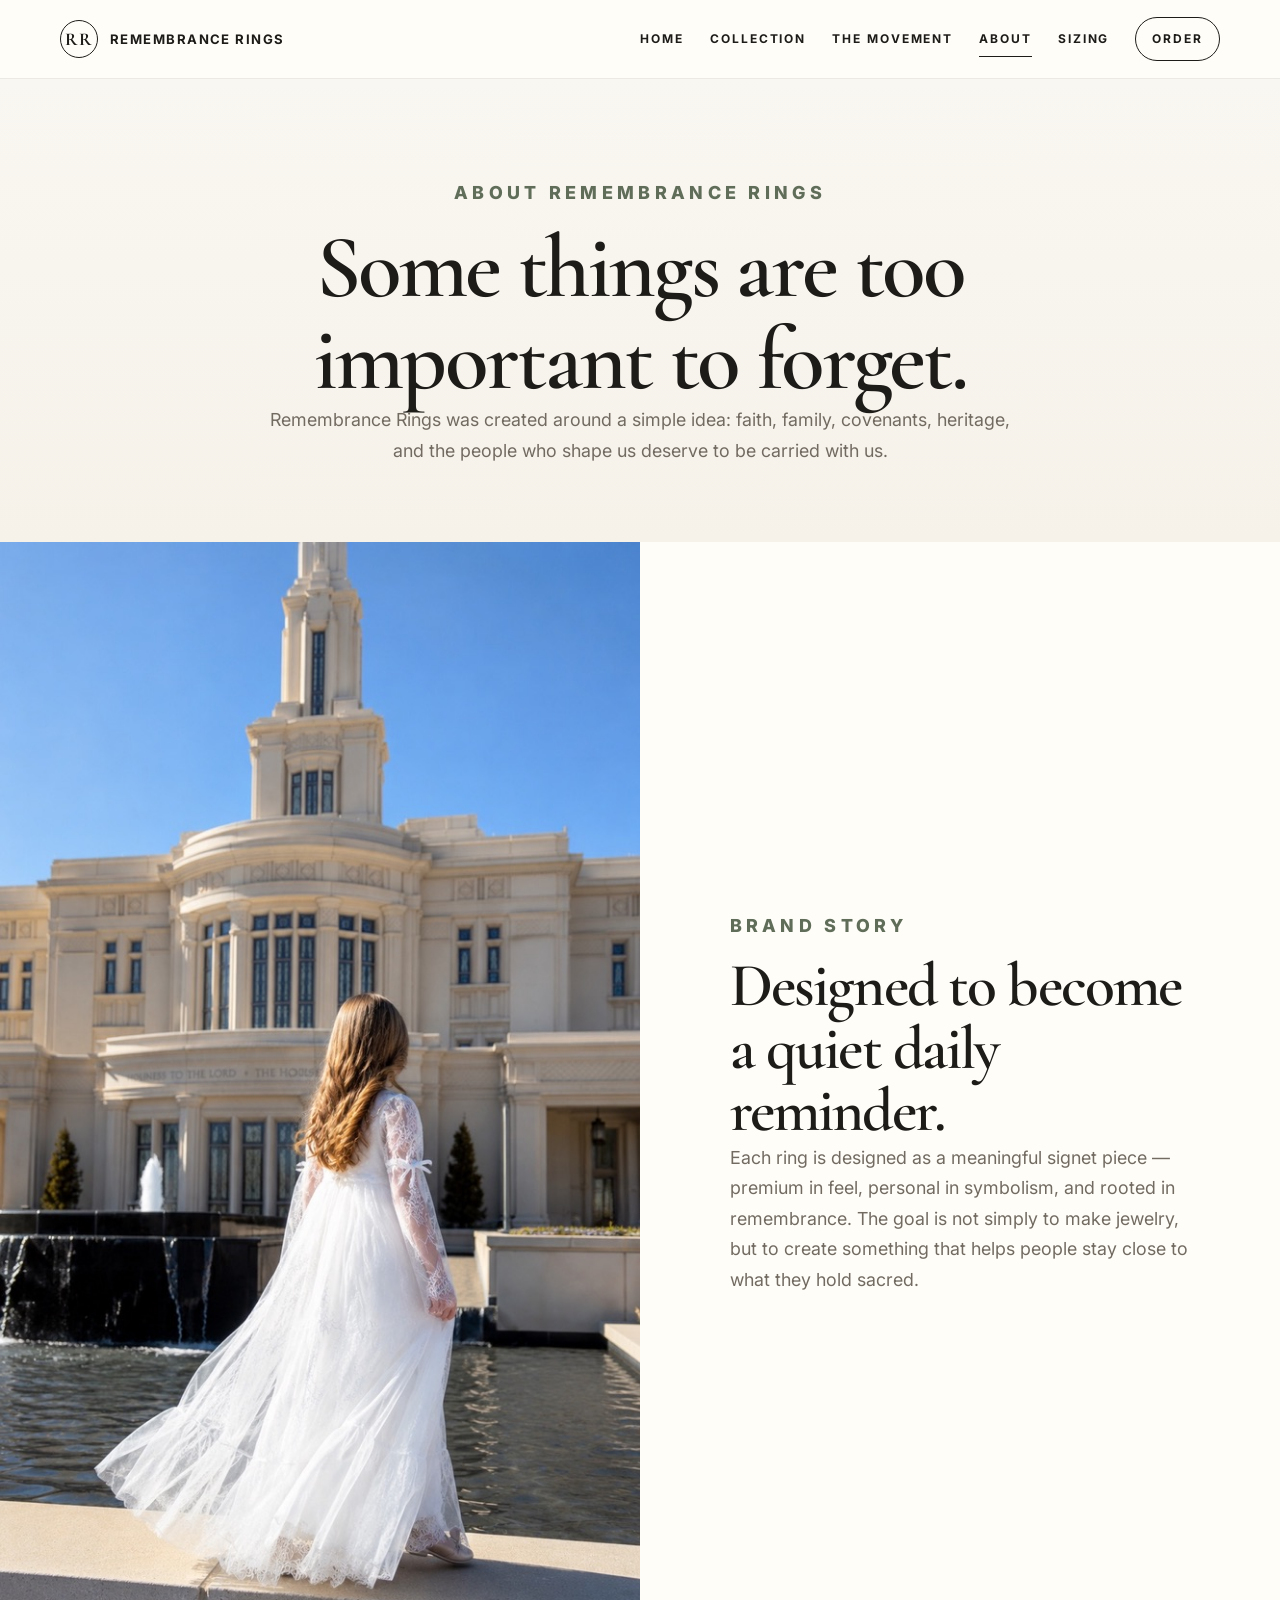
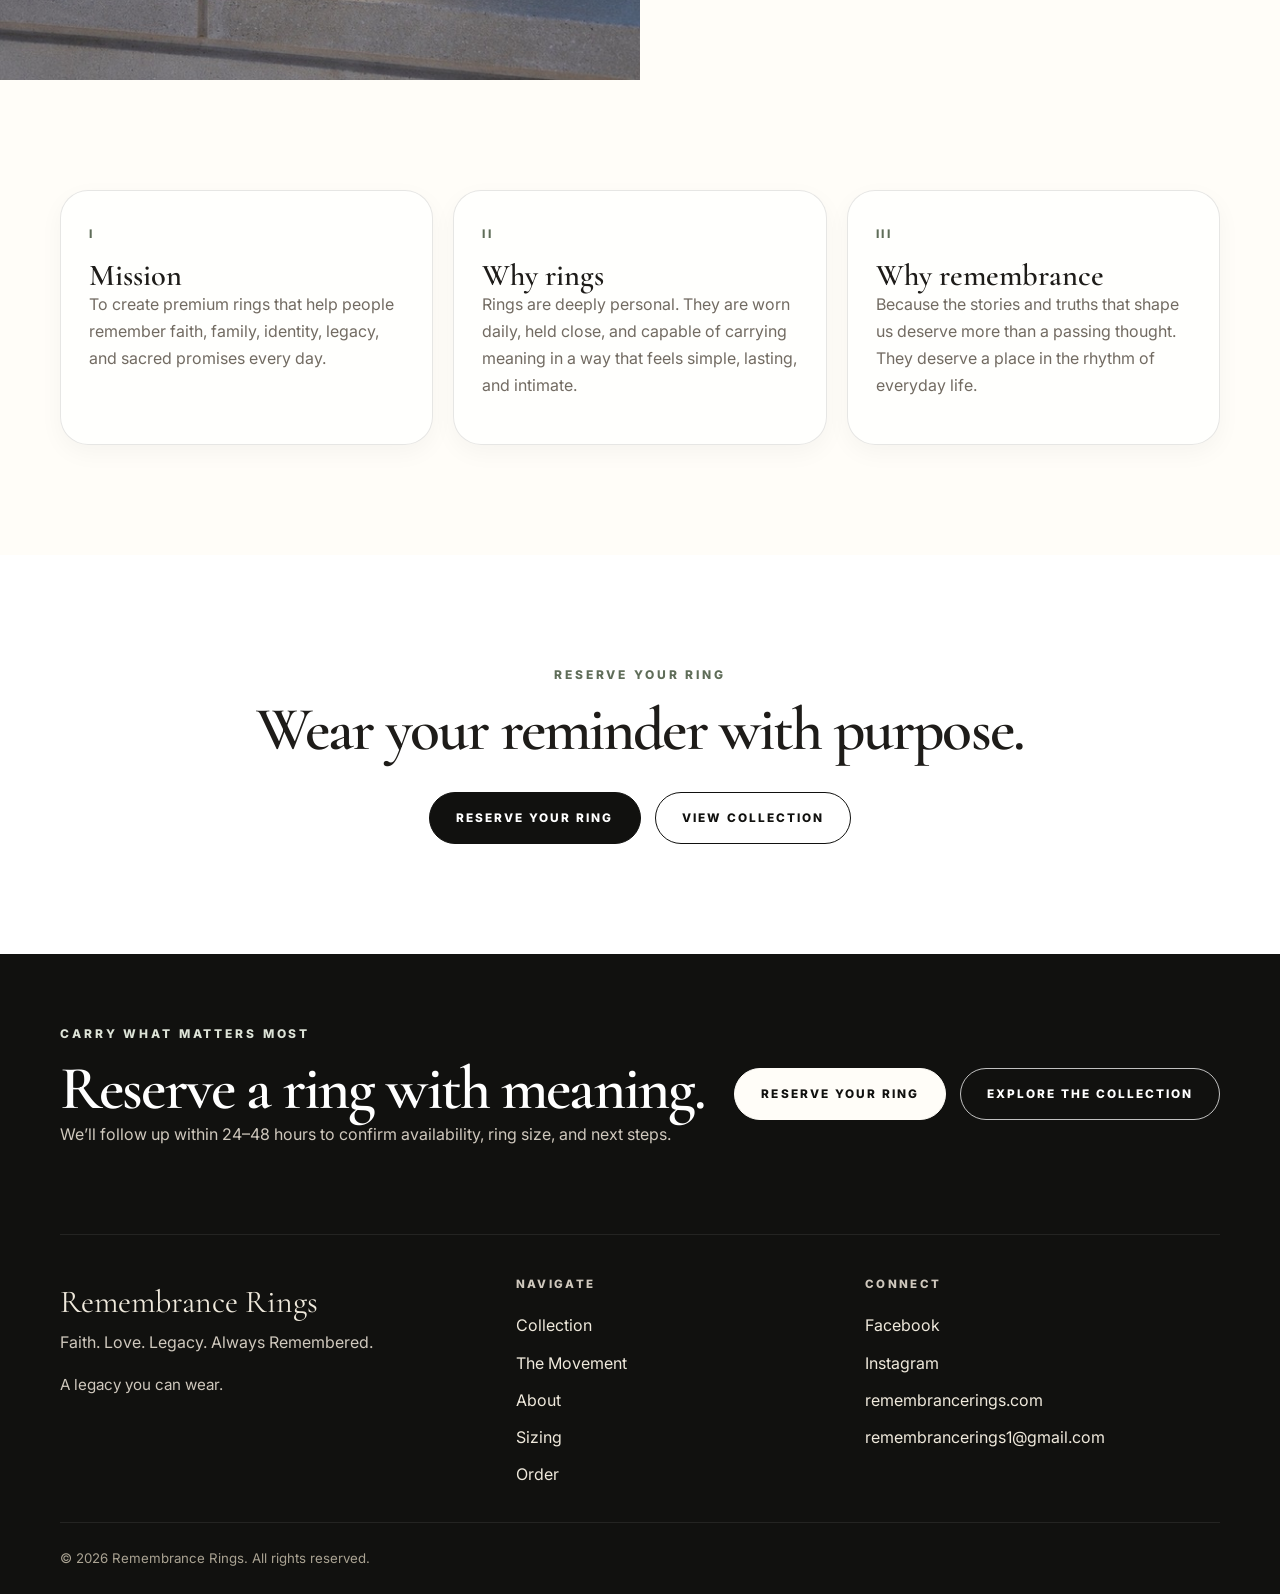
==== about.html @ 4d96be66 "Launch premium Remembrance Rings website" ====
<!DOCTYPE html>
<html lang="en">
<head>
  <meta charset="UTF-8">
  <meta name="viewport" content="width=device-width, initial-scale=1.0">
  <title>About | Remembrance Rings</title>
  <meta name="description" content="Learn about the story, mission, and meaning behind Remembrance Rings.">
  <meta name="theme-color" content="#11110f">
  <link rel="canonical" href="https://remembrancerings.com/about.html">
  <meta property="og:title" content="About | Remembrance Rings">
  <meta property="og:description" content="Learn about the story, mission, and meaning behind Remembrance Rings.">
  <meta property="og:image" content="https://remembrancerings.com/assets/photos/social-preview/remembrance-rings-preview.jpg">
  <meta property="og:url" content="https://remembrancerings.com/about.html">
  <meta property="og:type" content="website">
  <meta name="twitter:card" content="summary_large_image">
  <meta name="twitter:title" content="About | Remembrance Rings">
  <meta name="twitter:description" content="Learn about the story, mission, and meaning behind Remembrance Rings.">
  <meta name="twitter:image" content="https://remembrancerings.com/assets/photos/social-preview/remembrance-rings-preview.jpg">
  <link rel="preconnect" href="https://fonts.googleapis.com">
  <link rel="preconnect" href="https://fonts.gstatic.com" crossorigin>
  <link href="https://fonts.googleapis.com/css2?family=Cormorant+Garamond:wght@400;500;600;700&family=Inter:wght@300;400;500;600;700;800&display=swap" rel="stylesheet">
  <link rel="stylesheet" href="styles.css">
</head>
<body>
<header class="site-header" data-header>
  <a class="skip-link" href="#main">Skip to content</a>
  <div class="container nav-shell">
    <a class="brand" href="index.html" aria-label="Remembrance Rings home">
      <span class="brand-mark">RR</span>
      <span class="brand-word">Remembrance Rings</span>
    </a>
    <button class="menu-toggle" type="button" aria-label="Open menu" aria-expanded="false" data-menu-toggle>
      <span></span><span></span><span></span>
    </button>
    <nav class="site-nav" data-site-nav>
      <a href="index.html">Home</a>
      <a href="collection.html">Collection</a>
      <a href="movement.html">The Movement</a>
      <a href="about.html" aria-current="page">About</a>
      <a href="sizing.html">Sizing</a>
      <a class="nav-cta" href="order.html">Order</a>
    </nav>
  </div>
</header>
<main id="main" class="page-main">
  <section class="page-hero page-hero-soft">
    <div class="container narrow center reveal is-visible">
      <p class="eyebrow">About Remembrance Rings</p>
      <h1>Some things are too important to forget.</h1>
      <p>Remembrance Rings was created around a simple idea: faith, family, covenants, heritage, and the people who shape us deserve to be carried with us.</p>
    </div>
  </section>
  <section class="split-section about-split">
    <div class="split-image"><img src="assets/photos/lifestyle/girl-temple-fountain-vertical.jpg" alt="Child in white dress standing near a temple fountain"></div>
    <div class="split-copy reveal">
      <p class="eyebrow">Brand Story</p>
      <h2>Designed to become a quiet daily reminder.</h2>
      <p>Each ring is designed as a meaningful signet piece — premium in feel, personal in symbolism, and rooted in remembrance. The goal is not simply to make jewelry, but to create something that helps people stay close to what they hold sacred.</p>
    </div>
  </section>
  <section class="section">
    <div class="container value-grid three">
      <article class="reveal"><span>I</span><h3>Mission</h3><p>To create premium rings that help people remember faith, family, identity, legacy, and sacred promises every day.</p></article>
      <article class="reveal"><span>II</span><h3>Why rings</h3><p>Rings are deeply personal. They are worn daily, held close, and capable of carrying meaning in a way that feels simple, lasting, and intimate.</p></article>
      <article class="reveal"><span>III</span><h3>Why remembrance</h3><p>Because the stories and truths that shape us deserve more than a passing thought. They deserve a place in the rhythm of everyday life.</p></article>
    </div>
  </section>
  <section class="section final-cta">
    <div class="container center reveal">
      <p class="eyebrow">Reserve Your Ring</p>
      <h2>Wear your reminder with purpose.</h2>
      <div class="hero-actions center-actions"><a class="button dark" href="order.html">Reserve Your Ring</a><a class="button outline" href="collection.html">View Collection</a></div>
    </div>
  </section>
</main>
<footer class="footer">
  <div class="container footer-top-cta reveal">
    <div>
      <p class="eyebrow light">Carry what matters most</p>
      <h2>Reserve a ring with meaning.</h2>
      <p>We’ll follow up within 24–48 hours to confirm availability, ring size, and next steps.</p>
    </div>
    <div class="footer-top-actions">
      <a class="button" href="order.html">Reserve Your Ring</a>
      <a class="button ghost" href="collection.html">Explore the Collection</a>
    </div>
  </div>
  <div class="container footer-grid">
    <div class="footer-brand-block">
      <a class="footer-brand" href="index.html">Remembrance Rings</a>
      <p>Faith. Love. Legacy. Always Remembered.</p>
      <p class="footer-small">A legacy you can wear.</p>
    </div>
    <div class="footer-links">
      <span class="footer-label">Navigate</span>
      <a href="collection.html">Collection</a>
      <a href="movement.html">The Movement</a>
      <a href="about.html">About</a>
      <a href="sizing.html">Sizing</a>
      <a href="order.html">Order</a>
    </div>
    <div class="footer-links">
      <span class="footer-label">Connect</span>
      <a href="https://www.facebook.com/remembrancerings" target="_blank" rel="noopener">Facebook</a>
      <a href="https://www.instagram.com/remembrancerings/" target="_blank" rel="noopener">Instagram</a>
      <a href="https://remembrancerings.com" target="_blank" rel="noopener">remembrancerings.com</a>
      <a href="mailto:remembrancerings1@gmail.com">remembrancerings1@gmail.com</a>
    </div>
  </div>
  <div class="container footer-bottom">© 2026 Remembrance Rings. All rights reserved.</div>
</footer>
<script src="script.js"></script>
</body>
</html>
---- styles.css ----
:root{
  --black:#11110f;
  --ink:#1e1c19;
  --ivory:#f6f2ea;
  --paper:#fffdf8;
  --warm:#ddd4c6;
  --gray:#726b62;
  --green:#5f6d59;
  --silver:#c7c7c2;
  --line:rgba(17,17,15,.1);
  --shadow:0 24px 70px rgba(16,16,15,.12);
  --shadow-soft:0 12px 34px rgba(16,16,15,.08);
  --radius-xl:34px;
  --radius-lg:24px;
  --radius-md:18px;
  --serif:'Cormorant Garamond',Georgia,serif;
  --sans:'Inter',Arial,sans-serif;
}
*{box-sizing:border-box}
html{scroll-behavior:smooth}
body{margin:0;background:var(--paper);color:var(--ink);font-family:var(--sans);line-height:1.7;-webkit-font-smoothing:antialiased;text-rendering:optimizeLegibility}
body.menu-open{overflow:hidden}
img{display:block;max-width:100%}
a{color:inherit}
button,input,select,textarea{font:inherit}
.sr-only{position:absolute!important;width:1px;height:1px;padding:0;margin:-1px;overflow:hidden;clip:rect(0,0,0,0);white-space:nowrap;border:0}
.container{width:min(1160px,calc(100% - 40px));margin:0 auto}
.narrow{width:min(760px,calc(100% - 40px));margin:0 auto}
.center{text-align:center}
.skip-link{position:absolute;left:-999px;top:auto}.skip-link:focus{left:20px;top:20px;background:#fff;padding:10px 14px;border-radius:10px;z-index:9999}
h1,h2,h3{margin:0;font-family:var(--serif);line-height:1.02;color:var(--ink)}
h1{font-size:clamp(3rem,7vw,6.65rem);font-weight:600;letter-spacing:-.03em}
h1 span{font-weight:400}
h2{font-size:clamp(2.3rem,4.8vw,4.6rem);font-weight:600;letter-spacing:-.03em}
h3{font-size:1.9rem;font-weight:600}
p{margin:0 0 1rem;color:var(--gray)}
.eyebrow{margin:0 0 14px;font-size:.75rem;font-weight:800;letter-spacing:.24em;text-transform:uppercase;color:var(--green)}
.eyebrow.light{color:#dde3d7}
.reveal{opacity:0;transform:translateY(22px);transition:opacity .7s ease, transform .7s ease}
.reveal.is-visible{opacity:1;transform:none}
.button{display:inline-flex;align-items:center;justify-content:center;min-height:52px;padding:14px 26px;border:1px solid var(--paper);border-radius:999px;background:var(--paper);color:var(--black);font-size:.74rem;font-weight:800;letter-spacing:.17em;text-transform:uppercase;text-decoration:none;transition:transform .25s ease, box-shadow .25s ease, background-color .25s ease, color .25s ease, border-color .25s ease}
.button:hover{transform:translateY(-2px);box-shadow:var(--shadow-soft)}
.button.dark{background:var(--black);border-color:var(--black);color:#fff}
.button.outline{background:transparent;border-color:var(--black);color:var(--black)}
.button.ghost{background:transparent;color:#fff;border-color:rgba(255,255,255,.74)}
.button.small{min-height:44px;padding:10px 16px;font-size:.68rem}
.text-link{text-decoration:none;text-transform:uppercase;letter-spacing:.16em;font-size:.72rem;font-weight:800;border-bottom:1px solid currentColor;width:max-content}
.hero-actions{display:flex;gap:14px;flex-wrap:wrap;margin-top:30px}
.center-actions{justify-content:center}
.site-header{position:fixed;top:0;left:0;right:0;z-index:1000;background:rgba(255,253,248,.8);backdrop-filter:blur(16px);border-bottom:1px solid rgba(17,17,15,.08);transition:background-color .25s ease, box-shadow .25s ease}
.site-header.is-scrolled{background:rgba(255,253,248,.94);box-shadow:0 10px 26px rgba(17,17,15,.06)}
.nav-shell{height:78px;display:flex;align-items:center;justify-content:space-between;gap:20px}
.brand{display:flex;align-items:center;gap:12px;text-decoration:none;text-transform:uppercase;letter-spacing:.09em;font-weight:700}
.brand-mark{height:38px;width:38px;border-radius:50%;border:1px solid var(--ink);display:grid;place-items:center;font-family:var(--serif);font-size:18px}
.brand-word{font-size:.82rem}
.site-nav{display:flex;align-items:center;gap:26px}
.site-nav a{position:relative;text-decoration:none;font-size:.75rem;font-weight:700;letter-spacing:.16em;text-transform:uppercase;color:var(--ink)}
.site-nav a::after{content:'';position:absolute;left:0;bottom:-8px;width:100%;height:1px;background:currentColor;transform:scaleX(0);transform-origin:left;transition:transform .25s ease}
.site-nav a:hover::after,.site-nav a[aria-current="page"]::after{transform:scaleX(1)}
.nav-cta{border:1px solid var(--ink);border-radius:999px;padding:11px 16px}
.nav-cta::after{display:none}
.menu-toggle{display:none;background:none;border:0;padding:0;width:42px;height:42px;cursor:pointer}
.menu-toggle span{display:block;width:24px;height:1.5px;background:var(--ink);margin:5px auto;border-radius:999px;transition:transform .25s ease, opacity .25s ease}
.menu-toggle.is-open span:nth-child(1){transform:translateY(6.5px) rotate(45deg)}
.menu-toggle.is-open span:nth-child(2){opacity:0}
.menu-toggle.is-open span:nth-child(3){transform:translateY(-6.5px) rotate(-45deg)}
main{display:block}
.page-main{padding-top:78px}
.hero{position:relative;min-height:100svh;overflow:hidden;background:var(--black)}
.hero-media,.hero-media img,.hero-overlay{position:absolute;inset:0}
.hero-media img{width:100%;height:100%;object-fit:cover;object-position:center 35%}
.hero-overlay{background:linear-gradient(100deg,rgba(17,17,15,.88) 18%,rgba(17,17,15,.6) 48%,rgba(17,17,15,.24) 100%)}
.hero-shell{position:relative;z-index:2;min-height:100svh;display:grid;grid-template-columns:minmax(0,700px) minmax(240px,320px);align-items:end;gap:40px;padding:150px 0 70px}
.hero-content{max-width:640px;color:#fff}.hero-content h1,.hero-content p{color:#fff}.hero-content p{font-size:1.25rem;max-width:620px}.hero-meta{display:flex;gap:10px;flex-wrap:wrap;margin-top:26px}.hero-meta span{display:inline-flex;align-items:center;padding:10px 14px;border-radius:999px;background:rgba(255,255,255,.12);border:1px solid rgba(255,255,255,.16);font-size:.79rem;color:#f3efe8;backdrop-filter:blur(8px)}
.hero-note{align-self:end;background:rgba(255,253,248,.9);border:1px solid rgba(255,255,255,.38);padding:24px;border-radius:28px;box-shadow:var(--shadow);backdrop-filter:blur(8px);margin-bottom:18px}.hero-note h2{font-size:2rem;margin-bottom:.5rem}.hero-note p:last-child{margin-bottom:0;color:#4f4943}
.intro-section,.section{padding:110px 0}
.intro-section{background:var(--ivory)}
.section-heading{margin-bottom:42px;max-width:760px}
.section-heading p:last-child,.page-hero p,.split-copy p,.story-stack p,.cta-support,.thank-you-card p,.sizing-card p,.order-side-card p,.ring-copy p:not(.eyebrow):not(.price),.two-col p,.collection-support p{font-size:1.12rem}
.product-grid{display:grid;grid-template-columns:repeat(4,1fr);gap:24px}
.product-card{height:100%;display:flex;flex-direction:column;background:#fff;border:1px solid var(--line);border-radius:28px;overflow:hidden;box-shadow:var(--shadow-soft);transition:transform .25s ease, box-shadow .25s ease}
.product-card:hover{transform:translateY(-7px);box-shadow:var(--shadow)}
.product-image{display:block;aspect-ratio:1/1;background:linear-gradient(180deg,#f7f5ef,#ede8df);overflow:hidden}
.product-image img{width:100%;height:100%;object-fit:cover;transition:transform .35s ease}
.product-card:hover .product-image img{transform:scale(1.04)}
.product-card-body{display:flex;flex-direction:column;flex:1;padding:24px 24px 26px}
.product-card-body h3{font-size:2rem;margin-bottom:.35rem}
.price{font-size:1.15rem;font-weight:800;color:var(--green);margin-bottom:.8rem}
.price.large{font-size:2rem;margin:.2rem 0 .8rem}
.product-card-body p:last-of-type{margin-bottom:0}
.card-actions{margin-top:auto;padding-top:24px;display:flex;flex-direction:column;gap:14px}
.split-section{display:grid;grid-template-columns:1fr 1fr;min-height:620px;background:#fff}
.split-image img{width:100%;height:100%;min-height:620px;object-fit:cover}
.split-copy{display:flex;flex-direction:column;justify-content:center;padding:clamp(44px,7vw,90px);background:var(--paper)}
.values-soft{background:var(--ivory)}
.value-grid{display:grid;grid-template-columns:repeat(4,1fr);gap:20px}.value-grid.three{grid-template-columns:repeat(3,1fr)}.value-grid.two{grid-template-columns:repeat(2,1fr)}
.value-grid article{background:rgba(255,255,255,.7);border:1px solid var(--line);border-radius:28px;padding:28px;box-shadow:0 8px 24px rgba(16,16,15,.04)}
.value-grid span,.story-stack span{display:inline-block;margin-bottom:16px;font-size:.74rem;letter-spacing:.22em;font-weight:800;color:var(--green)}
.value-grid ul,.order-side-card ul{margin:0;padding-left:1.15rem;color:var(--gray)}
.movement-preview{padding:140px 0;background:linear-gradient(rgba(17,17,15,.68),rgba(17,17,15,.68)),url('assets/photos/lifestyle/girl-temple-fountain-vertical.jpg') center 36%/cover;color:#fff}
.movement-preview h2,.movement-preview p{color:#fff}
.final-cta{background:#fff}
.page-hero{padding:100px 0 60px}
.page-hero-soft{background:linear-gradient(180deg,#f9f7f1 0%, var(--ivory) 100%)}
.movement-hero{background:linear-gradient(rgba(17,17,15,.68),rgba(17,17,15,.68)),url('assets/photos/lifestyle/girl-temple-door-vertical.jpg') center 20%/cover;color:#fff}
.movement-hero h1,.movement-hero p{color:#fff}
.catalog{grid-template-columns:repeat(4,1fr)}
.collection-support{padding-top:0}
.story-stack{display:grid;gap:22px}
.story-stack article{padding:34px;border:1px solid var(--line);border-radius:28px;background:#fff;box-shadow:var(--shadow-soft)}
.about-split{background:var(--ivory)}
.sizing-card{background:#fff;border:1px solid var(--line);border-radius:34px;padding:42px;box-shadow:var(--shadow);max-width:860px;margin:0 auto}
.sizing-grid{display:grid;grid-template-columns:1fr 1fr;gap:26px;margin:26px 0 10px}.sizing-grid article{padding:26px;border-radius:24px;background:var(--ivory)}
.size-list{display:flex;flex-wrap:wrap;gap:10px;margin:24px 0 30px}.size-list span{display:inline-flex;align-items:center;justify-content:center;min-width:56px;padding:11px 15px;border-radius:999px;background:var(--paper);border:1px solid var(--warm);font-weight:800;color:var(--ink)}
.order-layout{display:grid;grid-template-columns:minmax(0,1fr) 320px;gap:28px;align-items:start}
.order-form{background:#fff;border:1px solid var(--line);border-radius:32px;padding:34px;box-shadow:var(--shadow)}
.form-grid{display:grid;grid-template-columns:repeat(2,1fr);gap:20px}
.order-form label,.full{display:grid;gap:8px;font-size:.76rem;font-weight:800;letter-spacing:.16em;text-transform:uppercase;color:var(--green)}
input,select,textarea{width:100%;padding:15px 16px;border:1px solid var(--warm);border-radius:16px;background:var(--paper);color:var(--ink);transition:border-color .25s ease, box-shadow .25s ease;text-transform:none;letter-spacing:normal}
input:focus,select:focus,textarea:focus{outline:none;border-color:var(--green);box-shadow:0 0 0 4px rgba(95,109,89,.12)}
textarea{resize:vertical;min-height:130px}
.form-note{margin:20px 0 0;padding:14px 16px;border-radius:18px;background:var(--ivory)}
.full-button{width:100%;margin-top:18px}
.order-side{display:grid;gap:18px}
.order-side-card{background:#fff;border:1px solid var(--line);border-radius:28px;padding:24px;box-shadow:var(--shadow-soft)}
.order-side-card.subtle{background:var(--ivory)}
.thank-you{padding:120px 0;min-height:72vh;display:grid;place-items:center}.thank-you-card{max-width:760px;background:#fff;border:1px solid var(--line);border-radius:34px;padding:44px;box-shadow:var(--shadow);text-align:center}.thank-you-mark{height:68px;width:68px;margin:0 auto 18px;border-radius:50%;display:grid;place-items:center;font-size:1.7rem;background:var(--ivory);color:var(--green);font-weight:800}
.breadcrumbs{display:flex;gap:10px;align-items:center;padding-bottom:18px;font-size:.82rem;color:var(--gray)}.breadcrumbs a{text-decoration:none}
.ring-page-top{padding-bottom:38px}
.ring-hero{display:grid;grid-template-columns:minmax(0,.95fr) minmax(0,1.05fr);gap:42px;align-items:center;min-height:calc(100vh - 210px)}
.ring-hero-image{overflow:hidden;border-radius:34px;background:linear-gradient(180deg,#faf8f3,#ede8df);box-shadow:var(--shadow)}.ring-hero-image img{width:100%;height:620px;object-fit:cover}
.ring-story-section{padding-top:50px}
.two-col{display:grid;grid-template-columns:1fr 1fr;gap:60px;align-items:start}
.gallery-section{background:var(--ivory)}
.product-gallery-page{display:grid;grid-template-columns:minmax(0,1fr) 240px;gap:22px}
.gallery-stage{border-radius:32px;overflow:hidden;background:#fff;box-shadow:var(--shadow-soft)}.gallery-stage img{width:100%;height:640px;object-fit:contain;background:#fff}
.gallery-thumbs{display:grid;gap:14px}.gallery-thumb{padding:0;border:2px solid transparent;border-radius:20px;overflow:hidden;background:#fff;cursor:pointer;box-shadow:0 6px 20px rgba(16,16,15,.06);transition:border-color .25s ease, transform .25s ease}.gallery-thumb:hover{transform:translateY(-2px)}.gallery-thumb.is-active{border-color:var(--green)}.gallery-thumb img{width:100%;height:132px;object-fit:cover}
.next-ring-card{display:flex;justify-content:space-between;gap:24px;align-items:center;background:#fff;border:1px solid var(--line);border-radius:32px;padding:32px;box-shadow:var(--shadow-soft)}
.footer{background:var(--black);color:#efe9dc;padding:0 0 24px}
.footer-top-cta{display:flex;justify-content:space-between;gap:24px;align-items:center;padding:70px 0;border-bottom:1px solid rgba(255,255,255,.08)}
.footer-top-cta h2,.footer-top-cta p{color:#fff;max-width:660px}.footer-top-actions{display:flex;gap:14px;flex-wrap:wrap;justify-content:flex-end}
.footer-grid{display:grid;grid-template-columns:1.2fr .9fr 1fr;gap:30px;padding:40px 0 0}.footer-brand{font-family:var(--serif);font-size:2rem;text-decoration:none}.footer p{color:#cfc8bd}.footer-small{font-size:.95rem}.footer-links{display:grid;gap:10px;align-content:start}.footer-links a{text-decoration:none;color:#efe9dc}.footer-label{font-size:.72rem;font-weight:800;letter-spacing:.2em;text-transform:uppercase;color:#cfc8bd;margin-bottom:8px}.footer-bottom{margin-top:34px;padding-top:24px;border-top:1px solid rgba(255,255,255,.08);font-size:.83rem;color:#aaa393}
@media (max-width:1100px){
  .product-grid,.catalog{grid-template-columns:repeat(2,1fr)}
  .value-grid,.value-grid.three,.value-grid.two,.sizing-grid,.two-col,.order-layout,.product-gallery-page,.ring-hero,.split-section,.footer-top-cta,.footer-grid,.next-ring-card{grid-template-columns:1fr;display:grid}
  .hero-shell{grid-template-columns:1fr;align-items:end}
  .hero-note{max-width:420px}
  .gallery-thumbs{grid-template-columns:repeat(4,1fr)}
  .footer-top-actions{justify-content:flex-start}
}
@media (max-width:860px){
  .site-nav{position:fixed;left:14px;right:14px;top:88px;display:none;flex-direction:column;align-items:flex-start;gap:18px;padding:24px;border:1px solid var(--line);border-radius:24px;background:rgba(255,253,248,.98);box-shadow:var(--shadow);max-height:calc(100svh - 120px);overflow:auto}
  .site-nav.is-open{display:flex}
  .menu-toggle{display:block}
  .brand-word{font-size:.76rem}
  .hero-shell{padding-top:132px}
  .hero-content p{font-size:1.12rem}
  .form-grid{grid-template-columns:1fr}
}
@media (max-width:620px){
  .container,.narrow{width:min(100% - 28px,1160px)}
  .nav-shell{height:74px}.page-main{padding-top:74px}.site-nav{top:84px}
  h1{font-size:3rem}h2{font-size:2.4rem}h3{font-size:1.65rem}
  .intro-section,.section{padding:78px 0}.page-hero{padding:80px 0 48px}
  .hero{min-height:820px}.hero-media img{object-position:center 32%}.hero-overlay{background:linear-gradient(180deg,rgba(17,17,15,.58) 0%,rgba(17,17,15,.72) 42%,rgba(17,17,15,.9) 100%)}
  .hero-shell{min-height:820px;align-content:end;padding:120px 0 42px}
  .hero-content{text-align:left}.hero-content p{font-size:1.03rem}
  .hero-note{margin-bottom:0;max-width:none;padding:22px}
  .hero-meta span{font-size:.72rem}
  .hero-actions,.footer-top-actions,.center-actions{display:grid;gap:12px}.button,.nav-cta{width:100%}
  .product-grid,.catalog,.value-grid,.value-grid.three,.value-grid.two,.gallery-thumbs,.sizing-grid{grid-template-columns:1fr}
  .product-card-body,.value-grid article,.sizing-card,.order-form,.order-side-card,.thank-you-card,.next-ring-card{padding:24px;border-radius:24px}
  .split-image img{min-height:420px}.split-copy{padding:40px 20px}
  .gallery-stage img{height:400px}.gallery-thumb img{height:100px}
  .ring-hero-image img{height:420px}
  .breadcrumbs{flex-wrap:wrap}
  .footer-top-cta{padding:58px 0}.footer-grid{padding-top:32px}
}
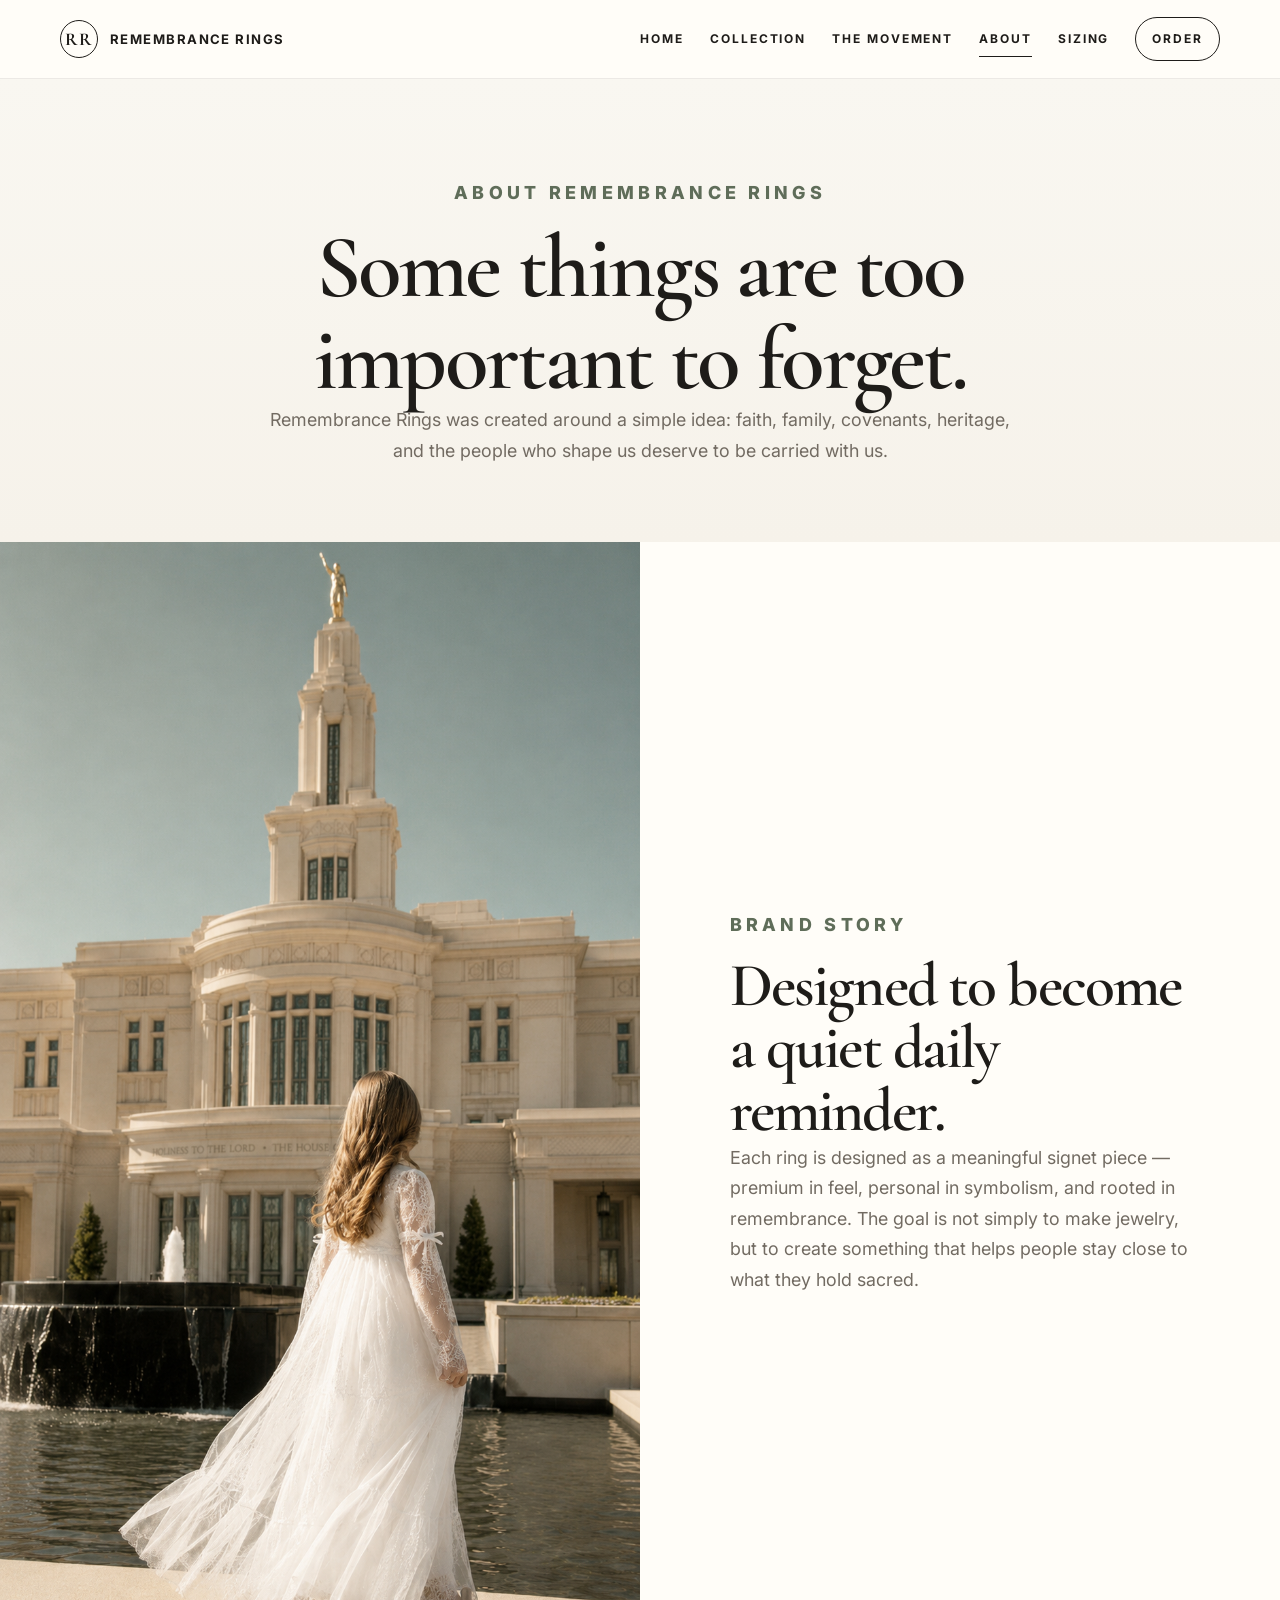
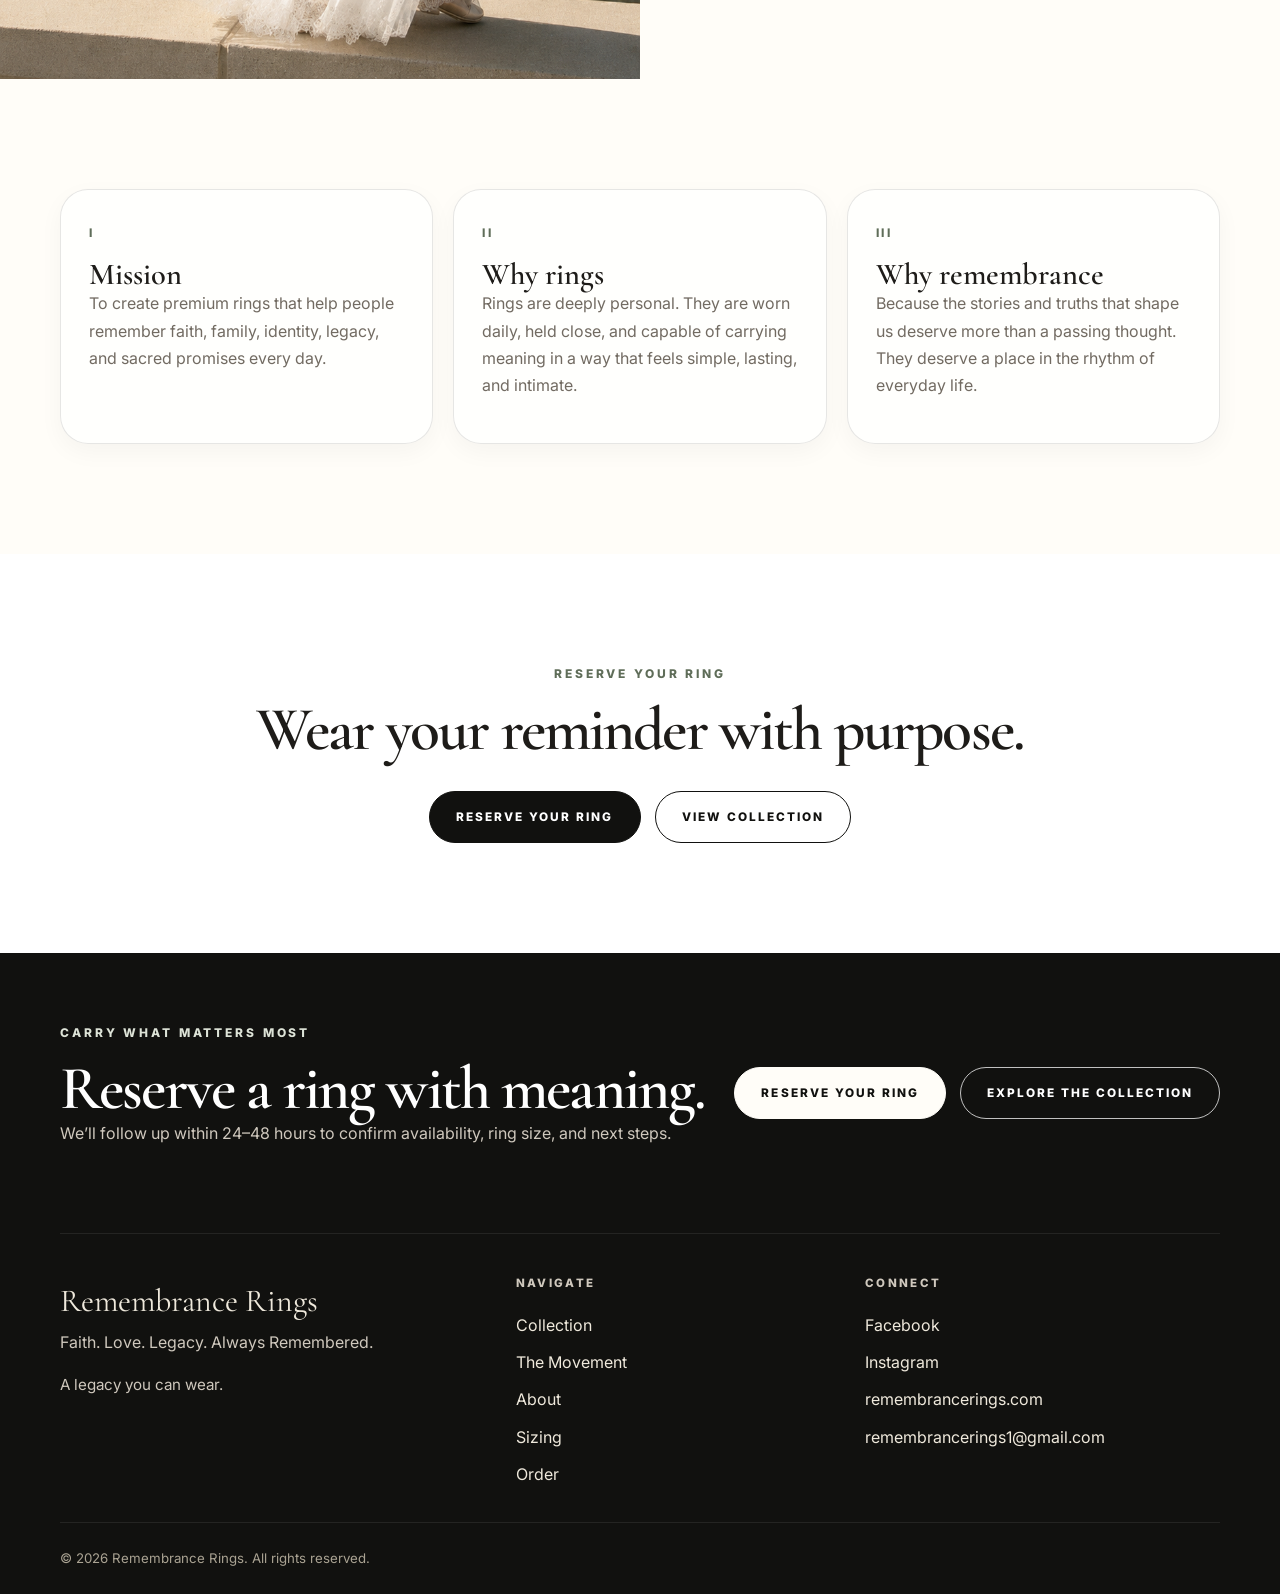
==== commit ac2297b6: "Fix website image paths" ====
--- a/about.html
+++ b/about.html
@@ -9,13 +9,13 @@
   <link rel="canonical" href="https://remembrancerings.com/about.html">
   <meta property="og:title" content="About | Remembrance Rings">
   <meta property="og:description" content="Learn about the story, mission, and meaning behind Remembrance Rings.">
-  <meta property="og:image" content="https://remembrancerings.com/assets/photos/social-preview/remembrance-rings-preview.jpg">
+  <meta property="og:image" content="https://remembrancerings.com/assets/photos/social-preview/remembrance-rings-preview.png">
   <meta property="og:url" content="https://remembrancerings.com/about.html">
   <meta property="og:type" content="website">
   <meta name="twitter:card" content="summary_large_image">
   <meta name="twitter:title" content="About | Remembrance Rings">
   <meta name="twitter:description" content="Learn about the story, mission, and meaning behind Remembrance Rings.">
-  <meta name="twitter:image" content="https://remembrancerings.com/assets/photos/social-preview/remembrance-rings-preview.jpg">
+  <meta name="twitter:image" content="https://remembrancerings.com/assets/photos/social-preview/remembrance-rings-preview.png">
   <link rel="preconnect" href="https://fonts.googleapis.com">
   <link rel="preconnect" href="https://fonts.gstatic.com" crossorigin>
   <link href="https://fonts.googleapis.com/css2?family=Cormorant+Garamond:wght@400;500;600;700&family=Inter:wght@300;400;500;600;700;800&display=swap" rel="stylesheet">
@@ -51,7 +51,7 @@
     </div>
   </section>
   <section class="split-section about-split">
-    <div class="split-image"><img src="assets/photos/lifestyle/girl-temple-fountain-vertical.jpg" alt="Child in white dress standing near a temple fountain"></div>
+    <div class="split-image"><img src="assets/photos/lifestyle/girl-temple-fountain-vertical.png" alt="Child in white dress standing near a temple fountain"></div>
     <div class="split-copy reveal">
       <p class="eyebrow">Brand Story</p>
       <h2>Designed to become a quiet daily reminder.</h2>
--- a/styles.css
+++ b/styles.css
@@ -98,12 +98,12 @@
 .value-grid article{background:rgba(255,255,255,.7);border:1px solid var(--line);border-radius:28px;padding:28px;box-shadow:0 8px 24px rgba(16,16,15,.04)}
 .value-grid span,.story-stack span{display:inline-block;margin-bottom:16px;font-size:.74rem;letter-spacing:.22em;font-weight:800;color:var(--green)}
 .value-grid ul,.order-side-card ul{margin:0;padding-left:1.15rem;color:var(--gray)}
-.movement-preview{padding:140px 0;background:linear-gradient(rgba(17,17,15,.68),rgba(17,17,15,.68)),url('assets/photos/lifestyle/girl-temple-fountain-vertical.jpg') center 36%/cover;color:#fff}
+.movement-preview{padding:140px 0;background:linear-gradient(rgba(17,17,15,.68),rgba(17,17,15,.68)),url("./assets/photos/lifestyle/girl-temple-fountain-vertical.png") center 36%/cover;color:#fff}
 .movement-preview h2,.movement-preview p{color:#fff}
 .final-cta{background:#fff}
 .page-hero{padding:100px 0 60px}
 .page-hero-soft{background:linear-gradient(180deg,#f9f7f1 0%, var(--ivory) 100%)}
-.movement-hero{background:linear-gradient(rgba(17,17,15,.68),rgba(17,17,15,.68)),url('assets/photos/lifestyle/girl-temple-door-vertical.jpg') center 20%/cover;color:#fff}
+.movement-hero{background:linear-gradient(rgba(17,17,15,.68),rgba(17,17,15,.68)),url("./assets/photos/lifestyle/girl-temple-door-vertical.png") center 20%/cover;color:#fff}
 .movement-hero h1,.movement-hero p{color:#fff}
 .catalog{grid-template-columns:repeat(4,1fr)}
 .collection-support{padding-top:0}
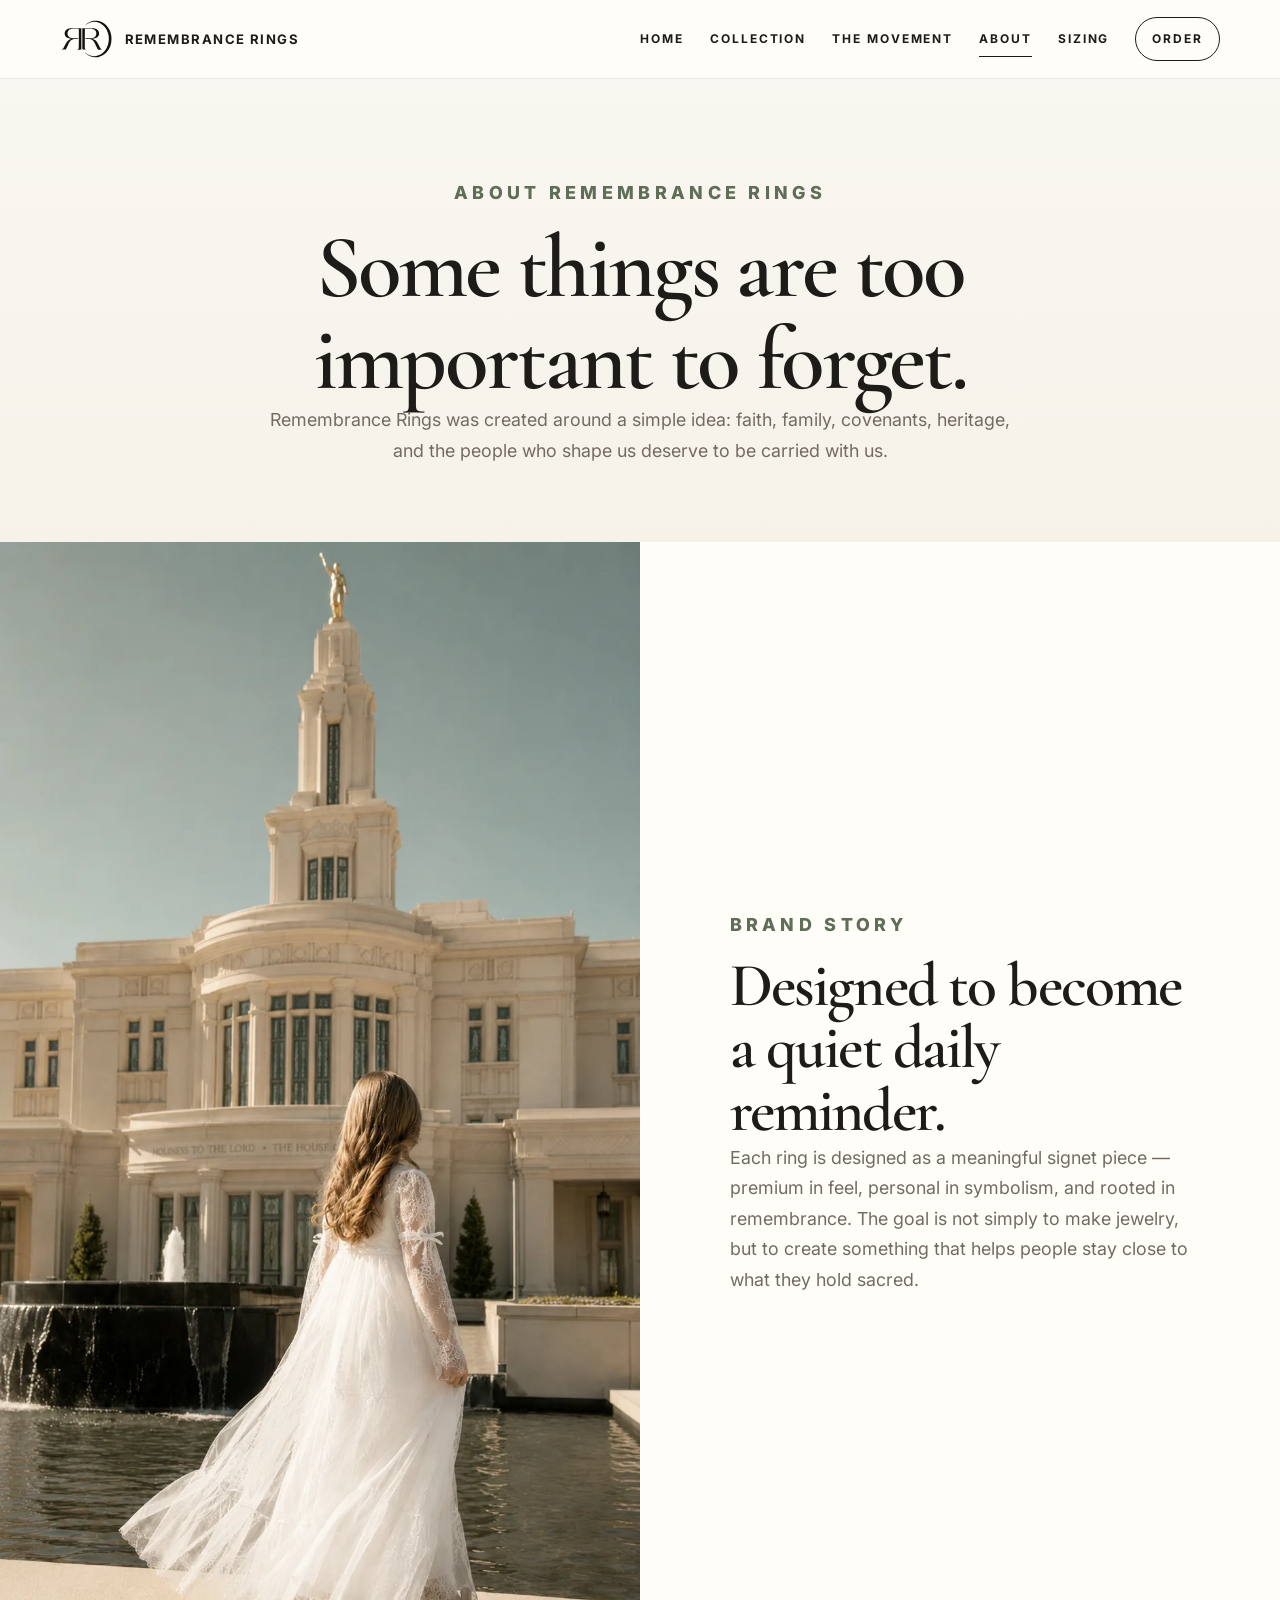
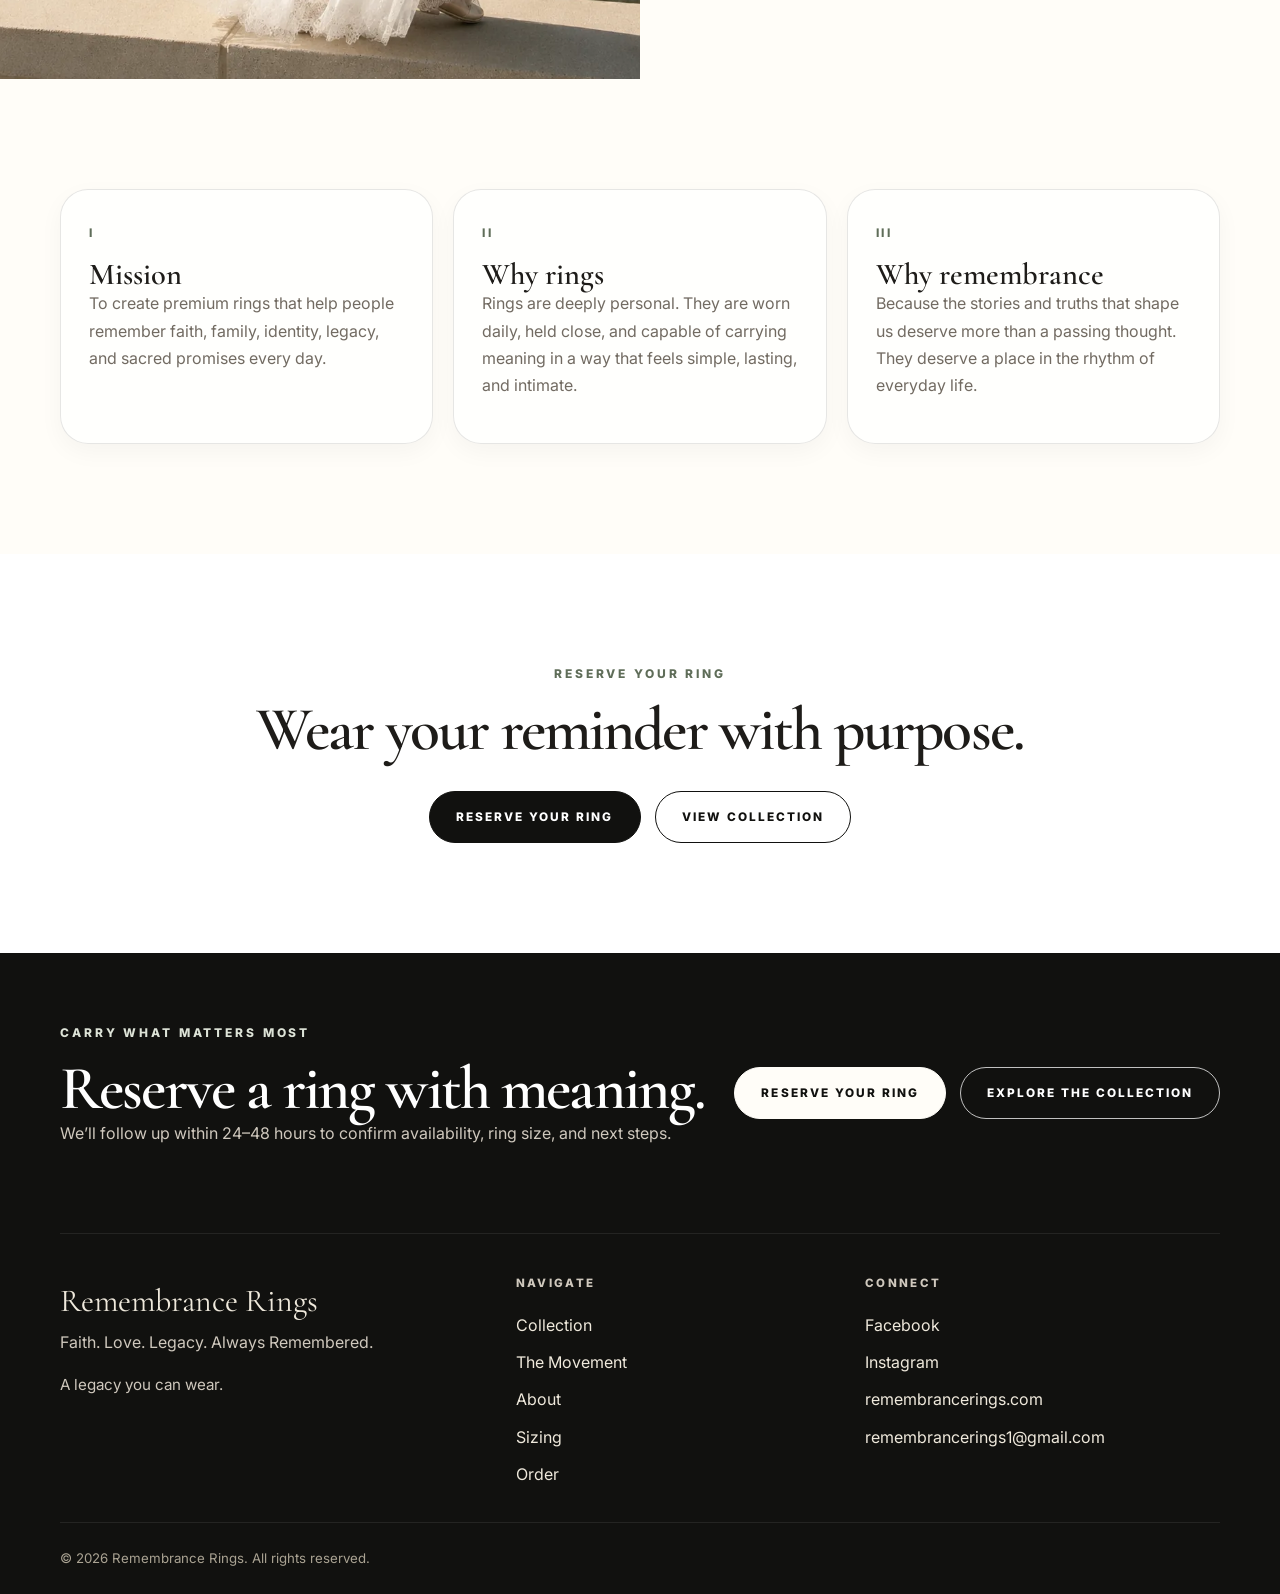
==== commit dcfa28dd: "Update logo and optimize website" ====
--- a/about.html
+++ b/about.html
@@ -16,6 +16,9 @@
   <meta name="twitter:title" content="About | Remembrance Rings">
   <meta name="twitter:description" content="Learn about the story, mission, and meaning behind Remembrance Rings.">
   <meta name="twitter:image" content="https://remembrancerings.com/assets/photos/social-preview/remembrance-rings-preview.png">
+  <link rel="icon" href="favicon.svg" type="image/svg+xml">
+  <link rel="icon" href="favicon.ico" sizes="32x32">
+  <link rel="apple-touch-icon" href="apple-touch-icon.png">
   <link rel="preconnect" href="https://fonts.googleapis.com">
   <link rel="preconnect" href="https://fonts.gstatic.com" crossorigin>
   <link href="https://fonts.googleapis.com/css2?family=Cormorant+Garamond:wght@400;500;600;700&family=Inter:wght@300;400;500;600;700;800&display=swap" rel="stylesheet">
@@ -26,7 +29,7 @@
   <a class="skip-link" href="#main">Skip to content</a>
   <div class="container nav-shell">
     <a class="brand" href="index.html" aria-label="Remembrance Rings home">
-      <span class="brand-mark">RR</span>
+      <img class="brand-mark-logo" src="assets/logo/rr-monogram-black.svg" alt="" width="53" height="40">
       <span class="brand-word">Remembrance Rings</span>
     </a>
     <button class="menu-toggle" type="button" aria-label="Open menu" aria-expanded="false" data-menu-toggle>
@@ -51,7 +54,7 @@
     </div>
   </section>
   <section class="split-section about-split">
-    <div class="split-image"><img src="assets/photos/lifestyle/girl-temple-fountain-vertical.png" alt="Child in white dress standing near a temple fountain"></div>
+    <div class="split-image"><img src="assets/photos/lifestyle/girl-temple-fountain-vertical.webp" alt="Child in white dress standing near a temple fountain"></div>
     <div class="split-copy reveal">
       <p class="eyebrow">Brand Story</p>
       <h2>Designed to become a quiet daily reminder.</h2>
--- a/styles.css
+++ b/styles.css
@@ -177,3 +177,30 @@
   .breadcrumbs{flex-wrap:wrap}
   .footer-top-cta{padding:58px 0}.footer-grid{padding-top:32px}
 }
+
+/* --- Product carousel --- */
+.carousel{max-width:980px;margin:0 auto}
+.carousel-stage{position:relative;aspect-ratio:3/2;border-radius:var(--radius-lg);overflow:hidden;background:var(--ivory);box-shadow:var(--shadow-soft)}
+.carousel-stage img[data-carousel-main]{width:100%;height:100%;object-fit:contain;display:block}
+.carousel-arrow{position:absolute;top:50%;transform:translateY(-50%);z-index:2;width:46px;height:46px;border-radius:50%;border:1px solid var(--line);background:rgba(255,253,248,.92);color:var(--ink);font-size:1.6rem;line-height:1;cursor:pointer;display:flex;align-items:center;justify-content:center;transition:background-color .2s ease, transform .2s ease}
+.carousel-arrow:hover{background:#fff;transform:translateY(-50%) scale(1.06)}
+.carousel-arrow:focus-visible{outline:2px solid var(--green);outline-offset:2px}
+.carousel-arrow.prev{left:14px}
+.carousel-arrow.next{right:14px}
+.carousel-count{position:absolute;right:16px;bottom:12px;margin:0;padding:4px 12px;border-radius:999px;background:rgba(17,17,15,.72);color:#fff;font-size:.7rem;font-weight:700;letter-spacing:.12em;text-transform:uppercase}
+.carousel-thumbs{display:flex;gap:12px;margin-top:14px;overflow-x:auto;padding-bottom:4px;scrollbar-width:thin}
+.carousel-thumb{flex:0 0 auto;width:110px;aspect-ratio:3/2;padding:0;border:2px solid transparent;border-radius:var(--radius-md);overflow:hidden;background:var(--ivory);cursor:pointer;opacity:.75;transition:opacity .2s ease, border-color .2s ease}
+.carousel-thumb img{width:100%;height:100%;object-fit:cover}
+.carousel-thumb:hover{opacity:1}
+.carousel-thumb.is-active{opacity:1;border-color:var(--ink)}
+.carousel-thumb:focus-visible{outline:2px solid var(--green);outline-offset:2px;opacity:1}
+@media (max-width:640px){
+  .carousel-arrow{width:42px;height:42px}
+  .carousel-thumb{width:86px}
+}
+@media (prefers-reduced-motion: reduce){
+  .carousel-arrow,.carousel-thumb{transition:none}
+}
+
+/* Brand monogram in header */
+.brand-mark-logo{height:40px;width:auto;display:block}
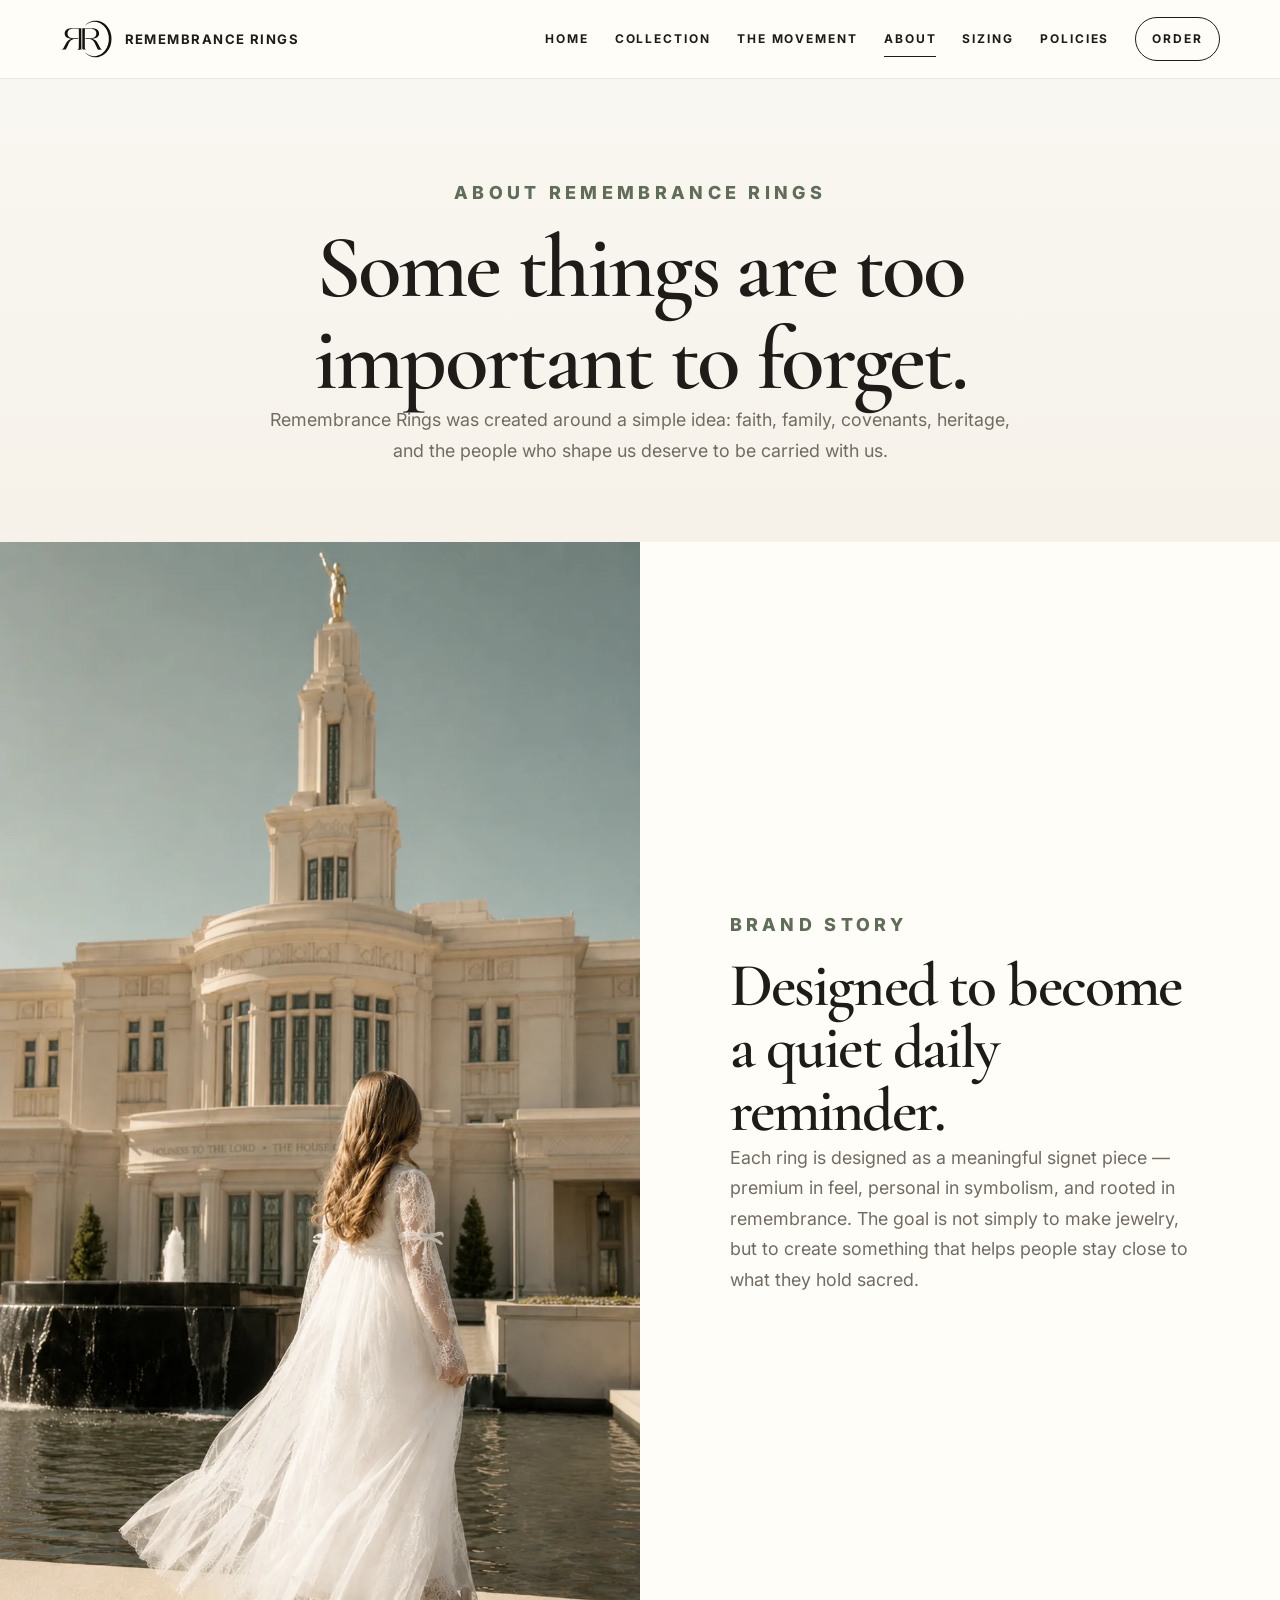
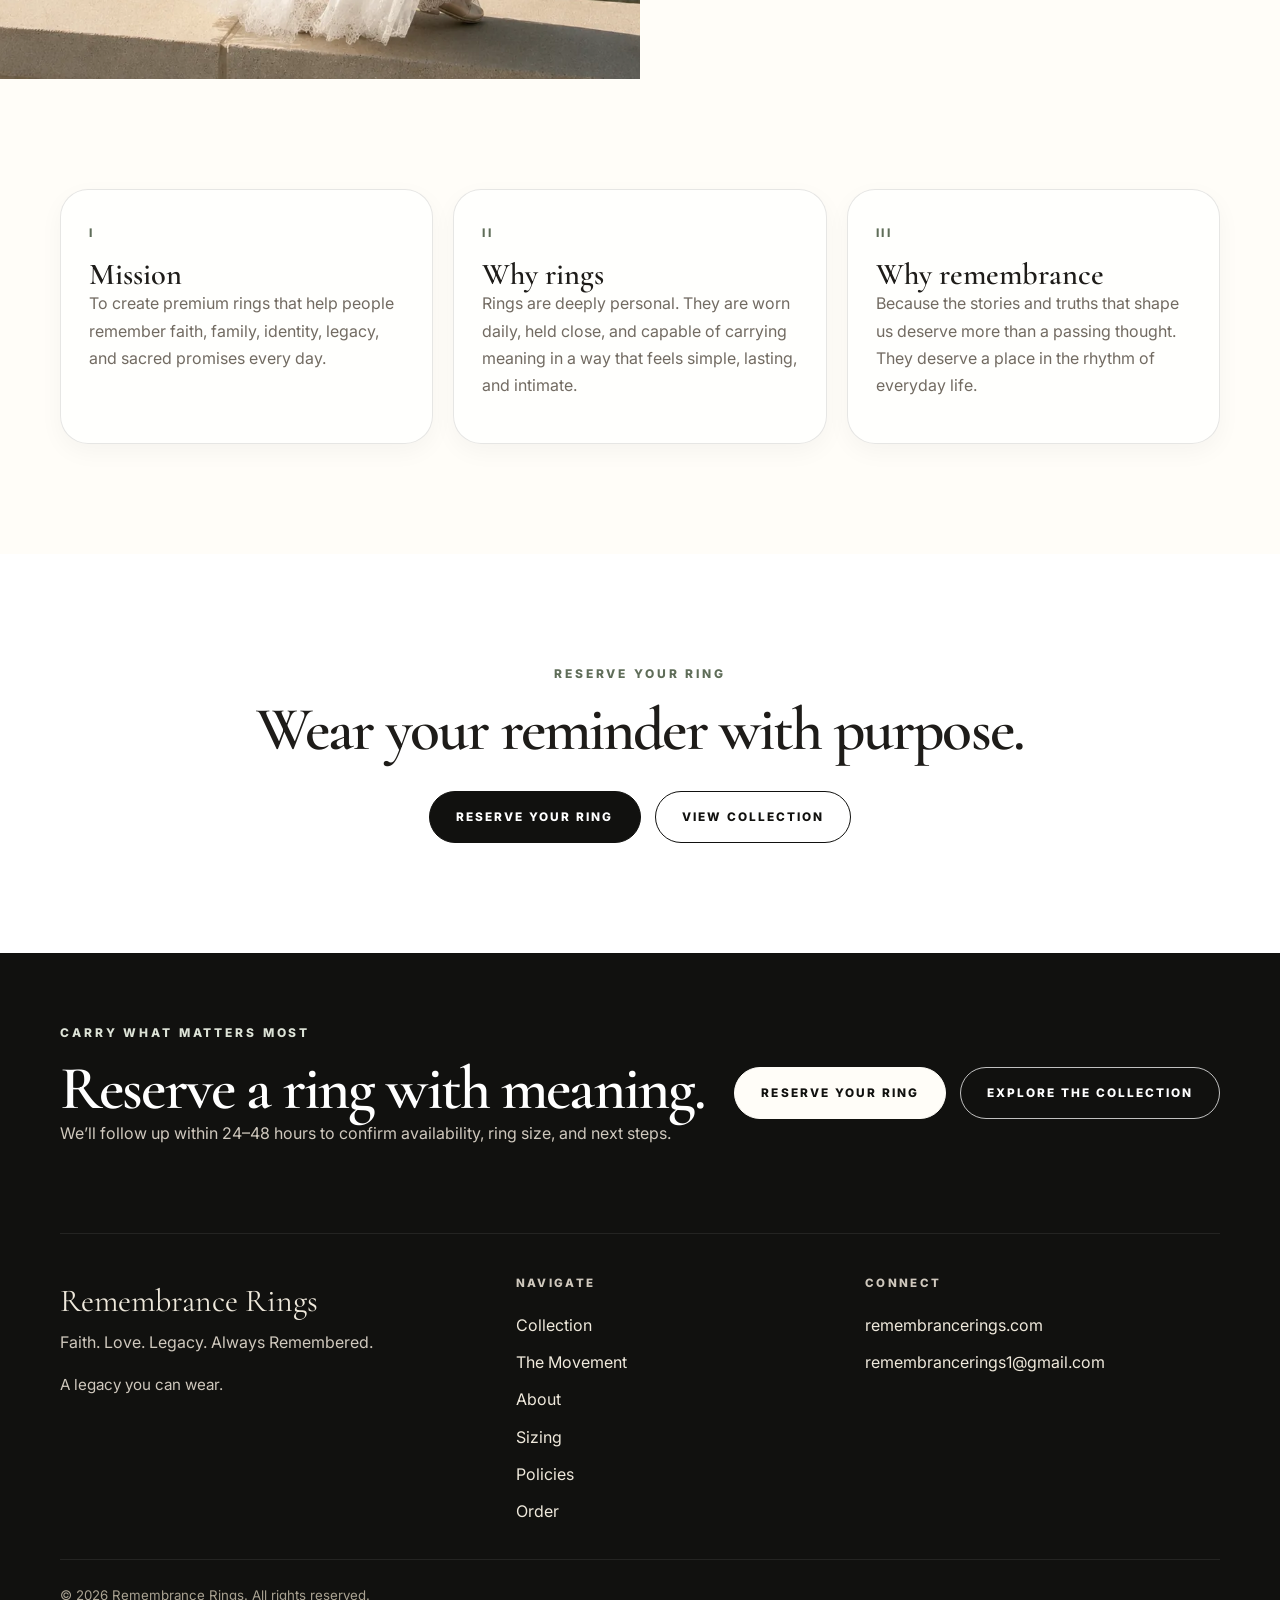
==== commit 1dc36a3d: "Deploy corrected site truth launch Deploy corrected website package with approved copy updates, arch" ====
--- a/about.html
+++ b/about.html
@@ -41,6 +41,7 @@
       <a href="movement.html">The Movement</a>
       <a href="about.html" aria-current="page">About</a>
       <a href="sizing.html">Sizing</a>
+      <a href="policies.html">Policies</a>
       <a class="nav-cta" href="order.html">Order</a>
     </nav>
   </div>
@@ -100,12 +101,11 @@
       <a href="movement.html">The Movement</a>
       <a href="about.html">About</a>
       <a href="sizing.html">Sizing</a>
+      <a href="policies.html">Policies</a>
       <a href="order.html">Order</a>
     </div>
     <div class="footer-links">
       <span class="footer-label">Connect</span>
-      <a href="https://www.facebook.com/remembrancerings" target="_blank" rel="noopener">Facebook</a>
-      <a href="https://www.instagram.com/remembrancerings/" target="_blank" rel="noopener">Instagram</a>
       <a href="https://remembrancerings.com" target="_blank" rel="noopener">remembrancerings.com</a>
       <a href="mailto:remembrancerings1@gmail.com">remembrancerings1@gmail.com</a>
     </div>
--- a/styles.css
+++ b/styles.css
@@ -98,12 +98,12 @@
 .value-grid article{background:rgba(255,255,255,.7);border:1px solid var(--line);border-radius:28px;padding:28px;box-shadow:0 8px 24px rgba(16,16,15,.04)}
 .value-grid span,.story-stack span{display:inline-block;margin-bottom:16px;font-size:.74rem;letter-spacing:.22em;font-weight:800;color:var(--green)}
 .value-grid ul,.order-side-card ul{margin:0;padding-left:1.15rem;color:var(--gray)}
-.movement-preview{padding:140px 0;background:linear-gradient(rgba(17,17,15,.68),rgba(17,17,15,.68)),url("./assets/photos/lifestyle/girl-temple-fountain-vertical.png") center 36%/cover;color:#fff}
+.movement-preview{padding:140px 0;background:linear-gradient(rgba(17,17,15,.68),rgba(17,17,15,.68)),url("./assets/photos/lifestyle/girl-temple-fountain-vertical.webp") center 36%/cover;color:#fff}
 .movement-preview h2,.movement-preview p{color:#fff}
 .final-cta{background:#fff}
 .page-hero{padding:100px 0 60px}
 .page-hero-soft{background:linear-gradient(180deg,#f9f7f1 0%, var(--ivory) 100%)}
-.movement-hero{background:linear-gradient(rgba(17,17,15,.68),rgba(17,17,15,.68)),url("./assets/photos/lifestyle/girl-temple-door-vertical.png") center 20%/cover;color:#fff}
+.movement-hero{background:linear-gradient(rgba(17,17,15,.68),rgba(17,17,15,.68)),url("./assets/photos/lifestyle/girl-temple-door-vertical.webp") center 20%/cover;color:#fff}
 .movement-hero h1,.movement-hero p{color:#fff}
 .catalog{grid-template-columns:repeat(4,1fr)}
 .collection-support{padding-top:0}
@@ -204,3 +204,10 @@
 
 /* Brand monogram in header */
 .brand-mark-logo{height:40px;width:auto;display:block}
+
+/* Site-truth launch additions */
+.price-sub{display:block;font-size:.85rem;font-weight:500;color:var(--gray);letter-spacing:.02em;margin-top:4px}
+.size-line{margin:6px 0;line-height:1.7}
+.size-count{color:var(--green);font-size:.85em;font-weight:600}
+.size-note{margin-top:14px;font-size:.92rem;color:var(--gray)}
+.specs-cols h3{margin-bottom:10px}
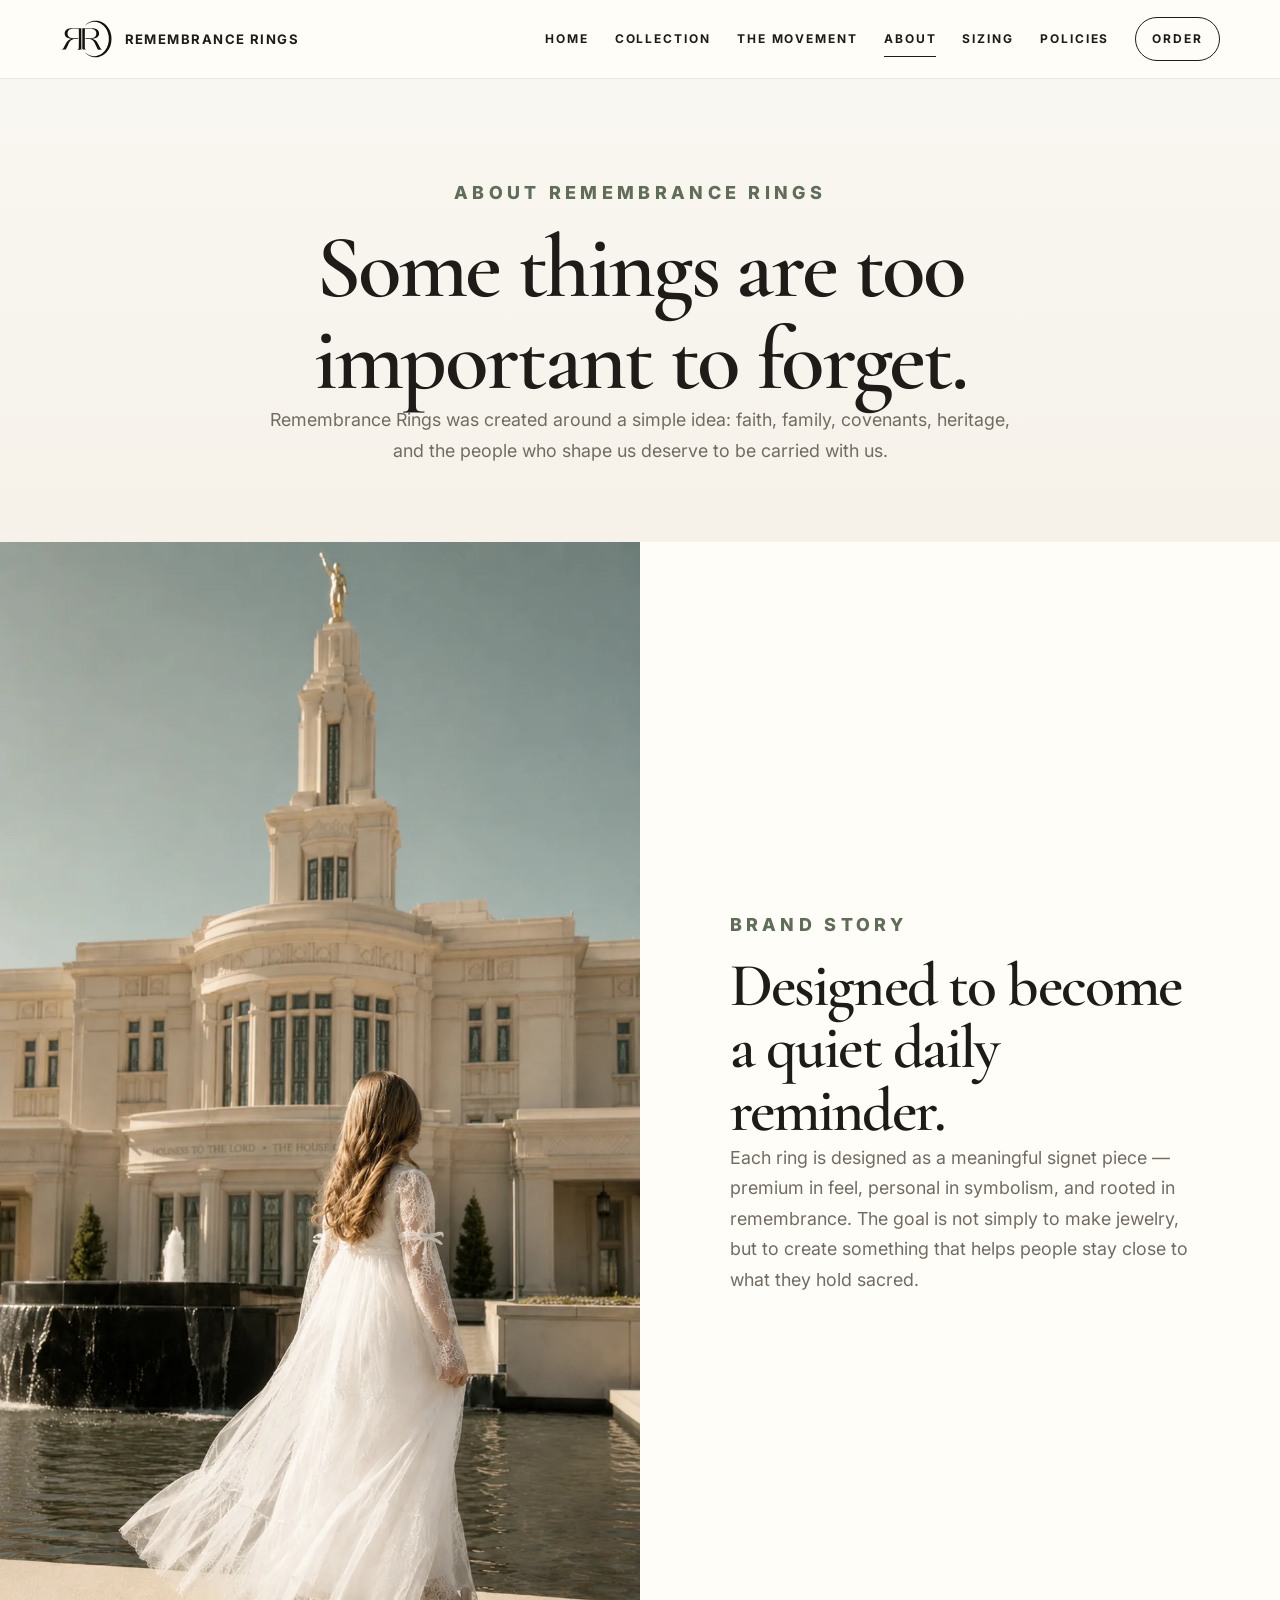
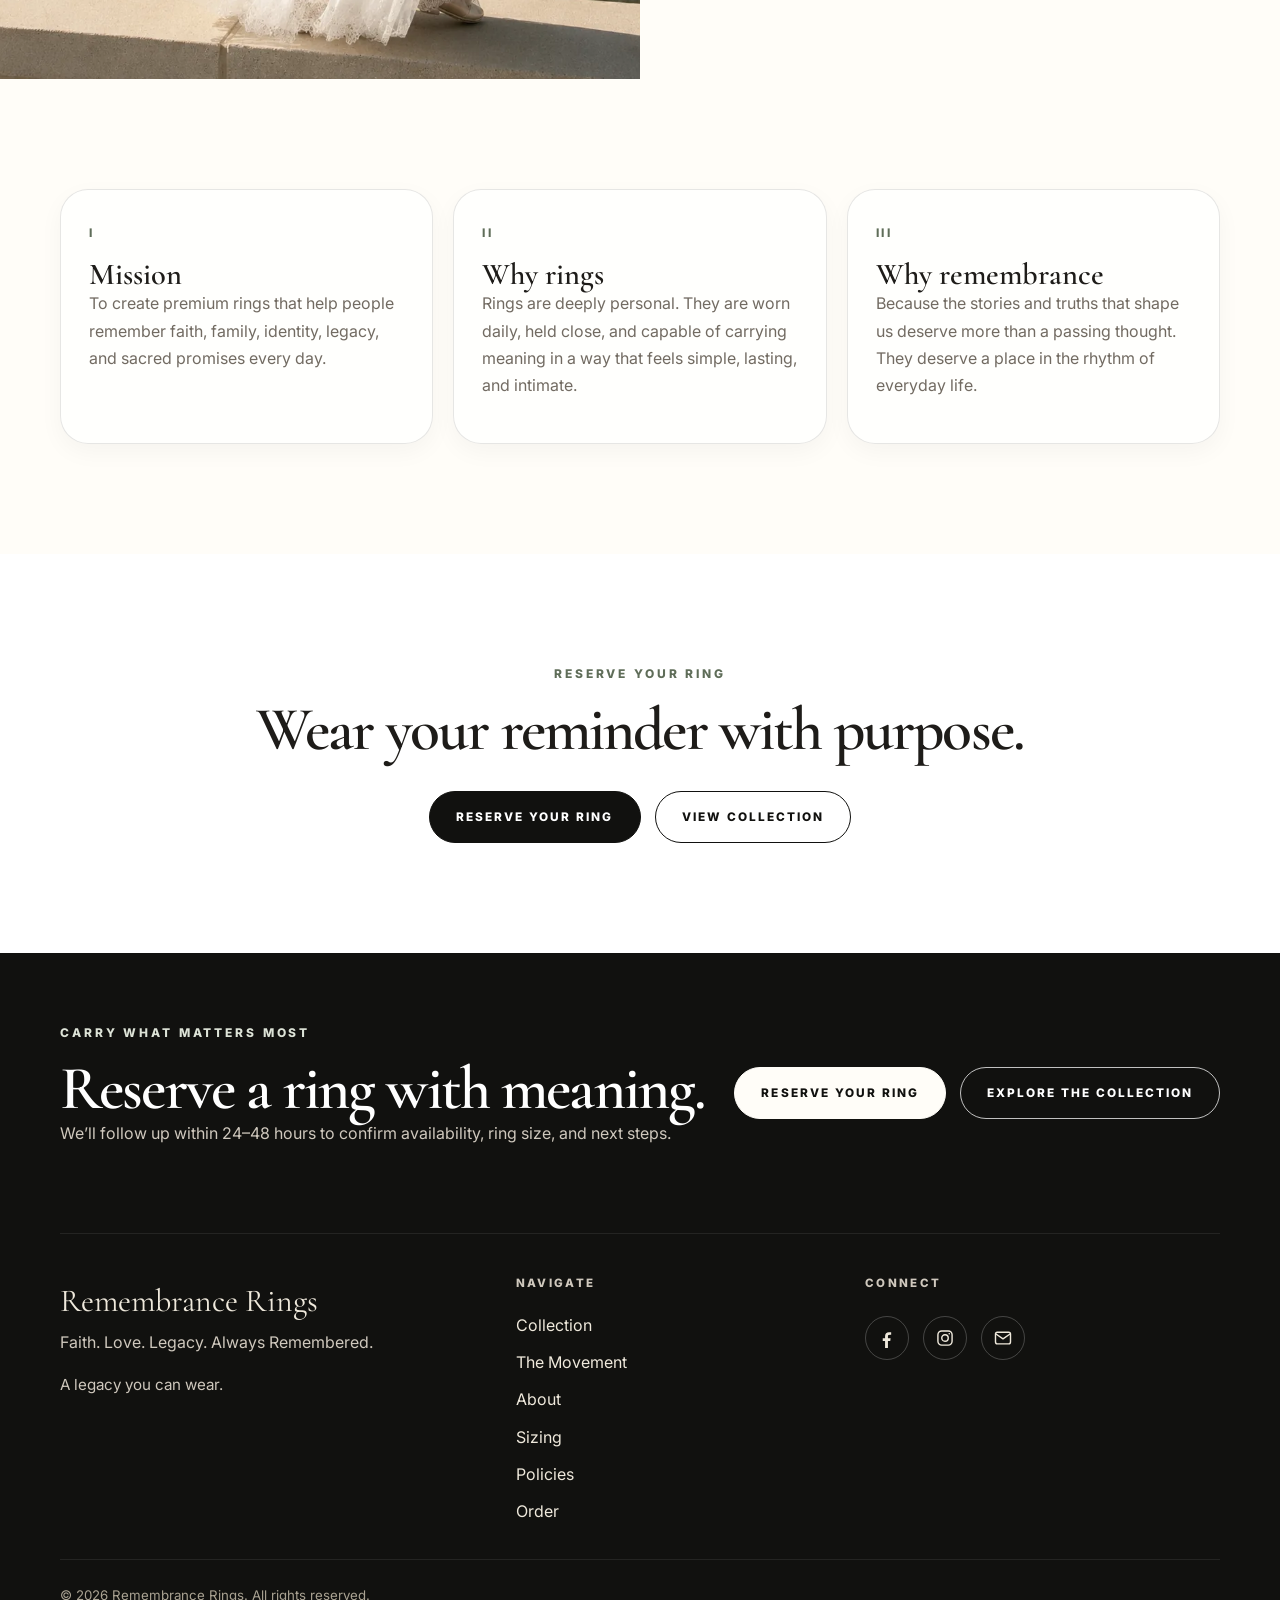
==== commit b7d5a35b: "Release v1.0 - Production Launch Live Web3Forms ordering Confirmed 27-ring inventory Completed Compa" ====
--- a/about.html
+++ b/about.html
@@ -106,8 +106,11 @@
     </div>
     <div class="footer-links">
       <span class="footer-label">Connect</span>
-      <a href="https://remembrancerings.com" target="_blank" rel="noopener">remembrancerings.com</a>
-      <a href="mailto:remembrancerings1@gmail.com">remembrancerings1@gmail.com</a>
+      <div class="footer-social">
+        <a href="https://www.facebook.com/remembrancerings" target="_blank" rel="noopener" aria-label="Remembrance Rings on Facebook"><svg viewBox="0 0 24 24" fill="currentColor" aria-hidden="true" focusable="false"><path d="M15.12 8.05H17V5.1a24.6 24.6 0 0 0-2.74-.14c-2.71 0-4.57 1.66-4.57 4.7v2.59H6.9v3.3h2.79V24h3.44v-8.35h2.78l.42-3.3h-3.2V9.98c0-.95.26-1.6 1.63-1.6z"/></svg></a>
+        <a href="https://www.instagram.com/remembrancerings/" target="_blank" rel="noopener" aria-label="Remembrance Rings on Instagram"><svg viewBox="0 0 24 24" fill="none" stroke="currentColor" stroke-width="1.7" aria-hidden="true" focusable="false"><rect x="3.5" y="3.5" width="17" height="17" rx="4.6"/><circle cx="12" cy="12" r="3.9"/><circle cx="17.1" cy="6.9" r="1" fill="currentColor" stroke="none"/></svg></a>
+        <a href="mailto:remembrancerings1@gmail.com" aria-label="Email Remembrance Rings"><svg viewBox="0 0 24 24" fill="none" stroke="currentColor" stroke-width="1.7" stroke-linecap="round" stroke-linejoin="round" aria-hidden="true" focusable="false"><rect x="3" y="5" width="18" height="14" rx="2.2"/><path d="m4 7.5 8 5.5 8-5.5"/></svg></a>
+      </div>
     </div>
   </div>
   <div class="container footer-bottom">© 2026 Remembrance Rings. All rights reserved.</div>
--- a/styles.css
+++ b/styles.css
@@ -211,3 +211,41 @@
 .size-count{color:var(--green);font-size:.85em;font-weight:600}
 .size-note{margin-top:14px;font-size:.92rem;color:var(--gray)}
 .specs-cols h3{margin-bottom:10px}
+
+/* ---- Inventory size chips (product pages) ------------------------------ */
+.size-chips-host{margin:22px 0 8px}
+.size-chip-row{margin:0 0 16px}
+.size-chip-label{display:block;font-size:.72rem;font-weight:800;letter-spacing:.16em;text-transform:uppercase;color:var(--gray);margin-bottom:9px}
+.size-chips{list-style:none;margin:0;padding:0;display:flex;flex-wrap:wrap;gap:10px}
+.size-chip{display:inline-flex;flex-direction:column;align-items:center;justify-content:center;min-width:64px;min-height:56px;padding:8px 14px;border-radius:16px;border:1px solid var(--warm);background:var(--paper);line-height:1.1}
+.size-chip-size{font-weight:800;font-size:1rem;color:var(--ink)}
+.size-chip-state{margin-top:3px;font-size:.66rem;font-weight:700;letter-spacing:.06em;text-transform:uppercase;color:var(--gray)}
+.size-chip.is-available{border-color:var(--warm)}
+.size-chip.is-available .size-chip-state{color:var(--green)}
+.size-chip.is-low{border-color:var(--green);box-shadow:0 0 0 1px var(--green) inset}
+.size-chip.is-low .size-chip-state{color:var(--green)}
+.size-chip.is-sold-out{background:transparent;border-style:solid;border-color:var(--line);opacity:.6}
+.size-chip.is-sold-out .size-chip-size{text-decoration:line-through;color:var(--gray)}
+.size-chip.is-not-produced{background:transparent;border-style:dashed;border-color:var(--warm);opacity:.55}
+.size-chip.is-not-produced .size-chip-size{color:var(--gray)}
+.size-chip-note{margin-top:6px;font-size:.86rem;color:var(--gray);font-style:italic}
+
+/* ---- Order form: no-silent-loss fallback ------------------------------ */
+.order-fallback{margin-top:20px;padding:20px 22px;border:1px solid var(--warm);border-radius:var(--radius-md);background:#fbf3ee}
+.order-fallback p{margin:0 0 12px;color:var(--ink)}
+.order-fallback .button{margin-bottom:12px}
+.order-fallback-alt{font-size:.9rem;color:var(--gray)}
+.order-fallback a{color:var(--ink)}
+
+/* ---- Footer social icons ---------------------------------------------- */
+.footer-social{display:flex;gap:14px;margin-top:4px}
+.footer-social a{display:inline-flex;align-items:center;justify-content:center;width:44px;height:44px;border-radius:999px;border:1px solid rgba(255,255,255,.22);color:#efe9dc;transition:background-color .2s ease,border-color .2s ease,transform .2s ease}
+.footer-social a svg{width:20px;height:20px;display:block}
+.footer-social a:hover{background:rgba(255,255,255,.12);border-color:rgba(255,255,255,.5);transform:translateY(-2px)}
+.footer-social a:focus-visible{outline:2px solid #efe9dc;outline-offset:3px;background:rgba(255,255,255,.12)}
+.archive-status{margin:2px 0 18px;font-size:.82rem;font-weight:700;letter-spacing:.08em;text-transform:uppercase;color:var(--gray)}
+.product-card.is-archive{border:1px dashed var(--warm);background:transparent}
+.product-card.is-archive .price{color:var(--gray);font-weight:700}
+.archive-section .section-heading{margin-bottom:26px}
+.size-chip.is-pending{border-color:var(--warm)}
+.size-chip.is-pending .size-chip-size{color:var(--ink)}
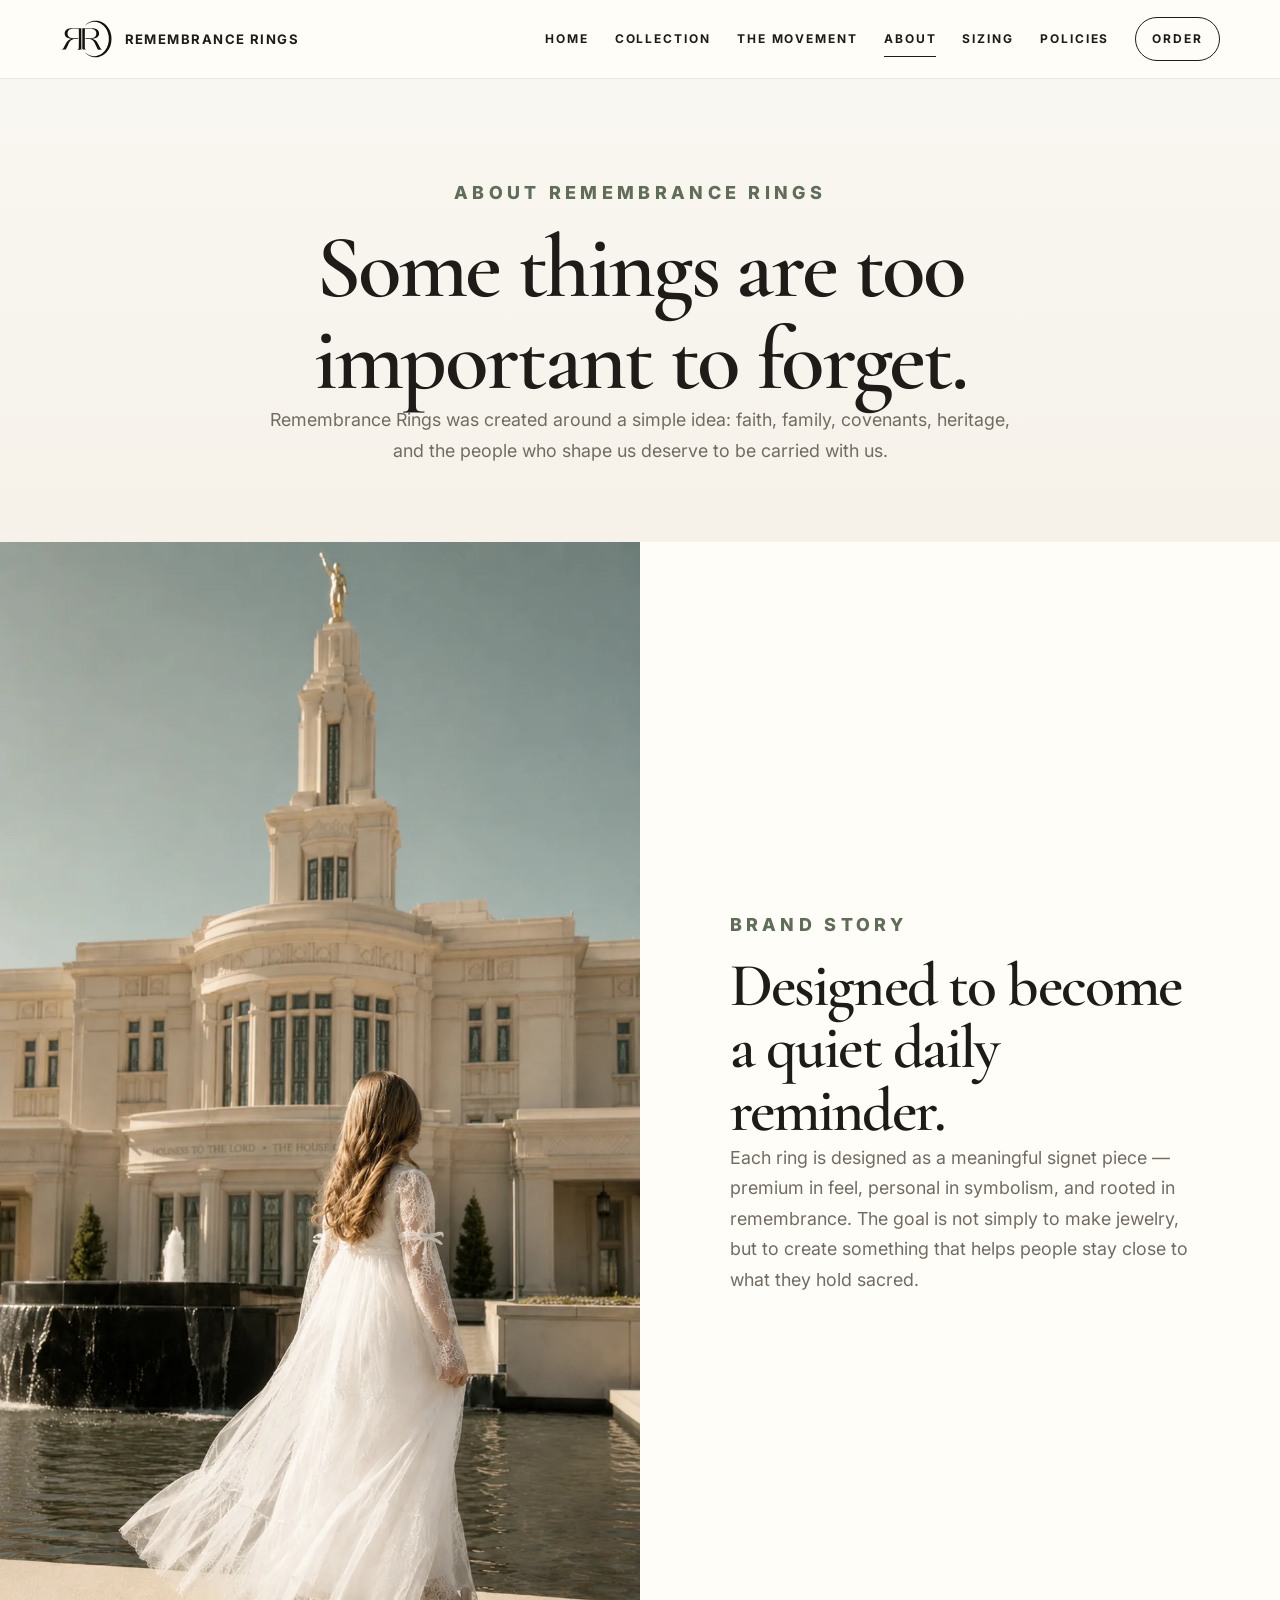
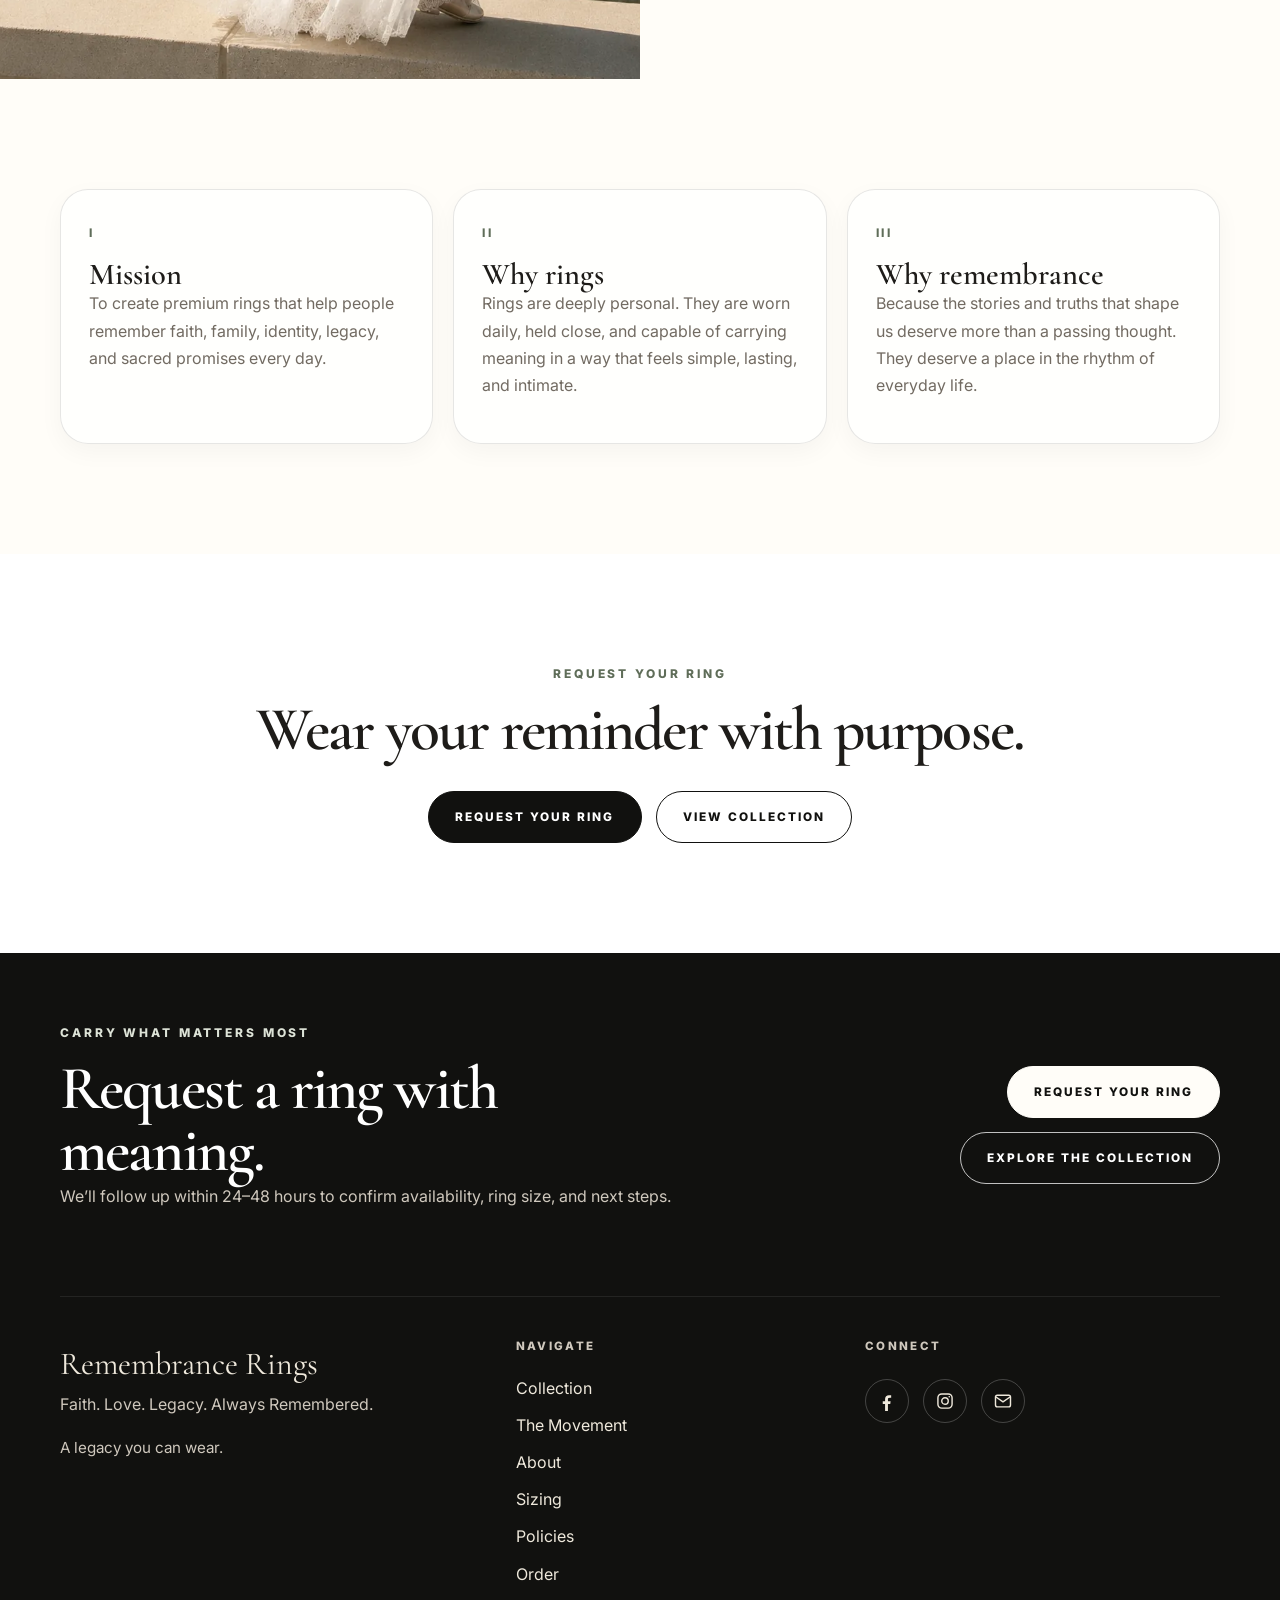
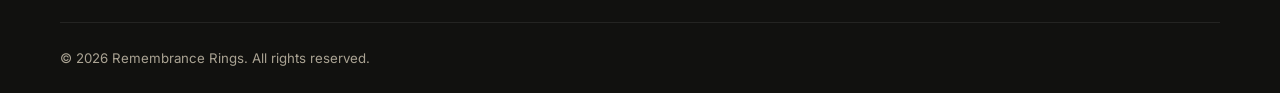
==== commit c0bbb66c: "Release v1.0.1 - Cleanup Navigation, accessibility, wording, and housekeeping improvements." ====
--- a/about.html
+++ b/about.html
@@ -71,9 +71,9 @@
   </section>
   <section class="section final-cta">
     <div class="container center reveal">
-      <p class="eyebrow">Reserve Your Ring</p>
+      <p class="eyebrow">Request Your Ring</p>
       <h2>Wear your reminder with purpose.</h2>
-      <div class="hero-actions center-actions"><a class="button dark" href="order.html">Reserve Your Ring</a><a class="button outline" href="collection.html">View Collection</a></div>
+      <div class="hero-actions center-actions"><a class="button dark" href="order.html">Request Your Ring</a><a class="button outline" href="collection.html">View Collection</a></div>
     </div>
   </section>
 </main>
@@ -81,11 +81,11 @@
   <div class="container footer-top-cta reveal">
     <div>
       <p class="eyebrow light">Carry what matters most</p>
-      <h2>Reserve a ring with meaning.</h2>
+      <h2>Request a ring with meaning.</h2>
       <p>We’ll follow up within 24–48 hours to confirm availability, ring size, and next steps.</p>
     </div>
     <div class="footer-top-actions">
-      <a class="button" href="order.html">Reserve Your Ring</a>
+      <a class="button" href="order.html">Request Your Ring</a>
       <a class="button ghost" href="collection.html">Explore the Collection</a>
     </div>
   </div>
--- a/styles.css
+++ b/styles.css
@@ -112,7 +112,6 @@
 .about-split{background:var(--ivory)}
 .sizing-card{background:#fff;border:1px solid var(--line);border-radius:34px;padding:42px;box-shadow:var(--shadow);max-width:860px;margin:0 auto}
 .sizing-grid{display:grid;grid-template-columns:1fr 1fr;gap:26px;margin:26px 0 10px}.sizing-grid article{padding:26px;border-radius:24px;background:var(--ivory)}
-.size-list{display:flex;flex-wrap:wrap;gap:10px;margin:24px 0 30px}.size-list span{display:inline-flex;align-items:center;justify-content:center;min-width:56px;padding:11px 15px;border-radius:999px;background:var(--paper);border:1px solid var(--warm);font-weight:800;color:var(--ink)}
 .order-layout{display:grid;grid-template-columns:minmax(0,1fr) 320px;gap:28px;align-items:start}
 .order-form{background:#fff;border:1px solid var(--line);border-radius:32px;padding:34px;box-shadow:var(--shadow)}
 .form-grid{display:grid;grid-template-columns:repeat(2,1fr);gap:20px}
@@ -207,8 +206,6 @@
 
 /* Site-truth launch additions */
 .price-sub{display:block;font-size:.85rem;font-weight:500;color:var(--gray);letter-spacing:.02em;margin-top:4px}
-.size-line{margin:6px 0;line-height:1.7}
-.size-count{color:var(--green);font-size:.85em;font-weight:600}
 .size-note{margin-top:14px;font-size:.92rem;color:var(--gray)}
 .specs-cols h3{margin-bottom:10px}
 
